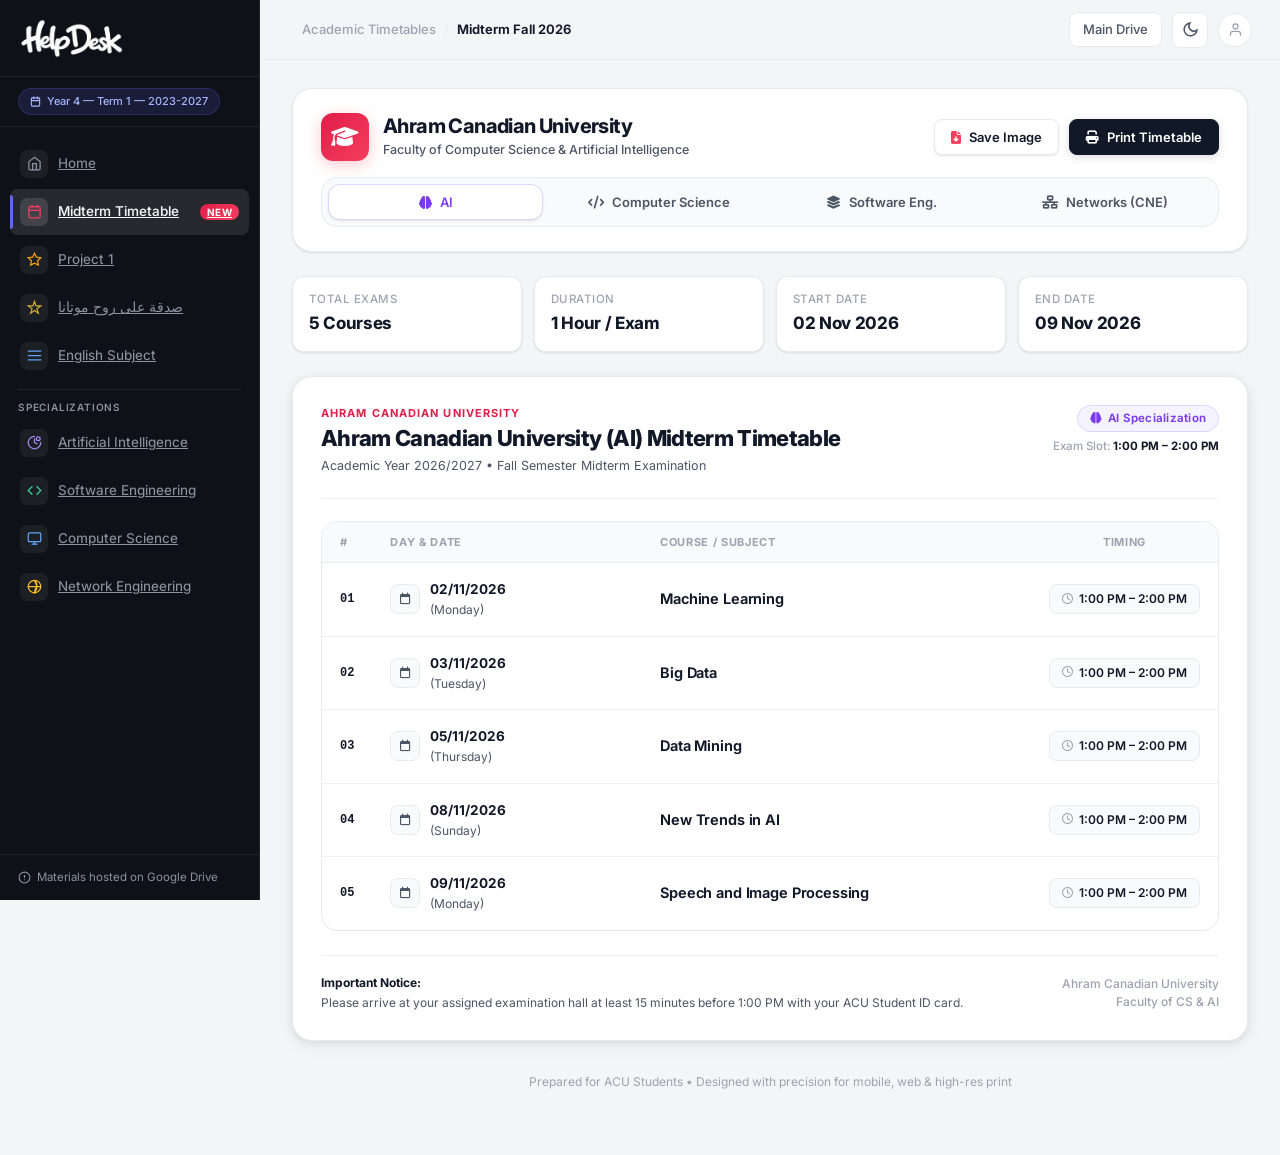
==== midterm.html @ fa0a5399 "Add Midterm Timetables page and integrate view into sidebar and home page" ====
<!DOCTYPE html>
<html lang="en" data-theme="light">
<head>
  <meta charset="UTF-8" />
  <meta name="viewport" content="width=device-width, initial-scale=1.0" />
  <title>Midterm Timetables — ACU Help Desk</title>
  <link rel="icon" type="image/png" href="images/D%20logo.png" />
  <link rel="apple-touch-icon" href="images/D%20logo.png" />
  <link rel="preconnect" href="https://fonts.googleapis.com" />
  <link rel="preconnect" href="https://fonts.gstatic.com" crossorigin />
  <link href="https://fonts.googleapis.com/css2?family=Inter:ital,opsz,wght@0,14..32,300;0,14..32,400;0,14..32,500;0,14..32,600;0,14..32,700;0,14..32,800;1,14..32,400&family=Amiri:ital,wght@0,400;0,700;1,400&display=swap" rel="stylesheet" />
  <link rel="stylesheet" href="https://cdnjs.cloudflare.com/ajax/libs/font-awesome/6.4.0/css/all.min.css" />
  <script src="https://cdnjs.cloudflare.com/ajax/libs/html2canvas/1.4.1/html2canvas.min.js"></script>
  <link rel="stylesheet" href="styles.css" />
  <style>
    /* ═══════════════════════════════════════════════════════════
       MIDTERM TIMETABLE STYLES (Matching Help Desk UI)
       ═══════════════════════════════════════════════════════════ */

    .tt-container {
      max-width: 960px;
      margin: 0 auto;
      display: flex;
      flex-direction: column;
      gap: 24px;
    }

    /* ─── Hero Header ─── */
    .tt-hero-header {
      display: flex;
      flex-direction: column;
      gap: 16px;
      background: var(--surface);
      border: 1px solid var(--border);
      border-radius: var(--r-xl);
      padding: 24px 28px;
      box-shadow: var(--sh-sm);
      transition: background .3s, border-color .3s;
    }

    .tt-hero-top {
      display: flex;
      flex-direction: column;
      gap: 16px;
    }

    @media (min-width: 680px) {
      .tt-hero-top {
        flex-direction: row;
        align-items: center;
        justify-content: space-between;
      }
    }

    .tt-brand-group {
      display: flex;
      align-items: center;
      gap: 14px;
    }

    .tt-brand-icon {
      width: 48px;
      height: 48px;
      border-radius: var(--r-md);
      background: linear-gradient(135deg, #e11d48, #f43f5e);
      display: flex;
      align-items: center;
      justify-content: center;
      color: #fff;
      font-size: 22px;
      box-shadow: 0 4px 16px rgba(244, 63, 94, .28);
      flex-shrink: 0;
    }

    .tt-brand-title {
      font-size: 20px;
      font-weight: 750;
      color: var(--text);
      letter-spacing: -.03em;
      line-height: 1.25;
    }

    .tt-brand-sub {
      font-size: 12.5px;
      color: var(--text2);
      font-weight: 500;
      margin-top: 2px;
    }

    .tt-actions-group {
      display: flex;
      align-items: center;
      gap: 10px;
      flex-wrap: wrap;
    }

    .tt-btn {
      display: inline-flex;
      align-items: center;
      gap: 8px;
      padding: 9px 16px;
      border-radius: var(--r-sm);
      font-size: 13px;
      font-weight: 600;
      font-family: inherit;
      cursor: pointer;
      border: 1px solid var(--border);
      background: var(--surface);
      color: var(--text);
      box-shadow: var(--sh-sm);
      transition: all var(--ease);
      text-decoration: none;
    }

    .tt-btn:hover {
      background: var(--surface2);
      border-color: #6366f1;
      transform: translateY(-1px);
    }

    .tt-btn-primary {
      background: #111827;
      color: #ffffff;
      border-color: #111827;
      box-shadow: 0 2px 8px rgba(0, 0, 0, .15);
    }

    .tt-btn-primary:hover {
      background: #1f2937;
      border-color: #1f2937;
      color: #ffffff;
    }

    [data-theme="dark"] .tt-btn-primary {
      background: #f43f5e;
      border-color: #f43f5e;
      color: #ffffff;
      box-shadow: 0 4px 14px rgba(244, 63, 94, .35);
    }

    [data-theme="dark"] .tt-btn-primary:hover {
      background: #e11d48;
      border-color: #e11d48;
    }

    /* ─── Specialization Tabs ─── */
    .tt-nav-bar {
      display: flex;
      flex-wrap: wrap;
      gap: 8px;
      padding: 6px;
      background: var(--surface2);
      border: 1px solid var(--border);
      border-radius: var(--r-lg);
    }

    .tt-tab-btn {
      flex: 1;
      min-width: 140px;
      display: flex;
      align-items: center;
      justify-content: center;
      gap: 8px;
      padding: 9px 14px;
      border-radius: var(--r-md);
      font-size: 13px;
      font-weight: 600;
      font-family: inherit;
      color: var(--text2);
      background: transparent;
      border: 1px solid transparent;
      cursor: pointer;
      transition: all var(--ease);
    }

    .tt-tab-btn:hover {
      color: var(--text);
      background: rgba(255, 255, 255, .5);
    }

    [data-theme="dark"] .tt-tab-btn:hover {
      background: rgba(255, 255, 255, .05);
    }

    .tt-tab-btn.active {
      background: var(--surface);
      color: var(--text);
      border-color: var(--border);
      box-shadow: var(--sh-sm);
    }

    .tt-tab-btn.active.tab-ai {
      color: var(--ai-c);
      border-color: var(--ai-b);
    }

    .tt-tab-btn.active.tab-cs {
      color: var(--cs-c);
      border-color: var(--cs-b);
    }

    .tt-tab-btn.active.tab-swe {
      color: var(--sw-c);
      border-color: var(--sw-b);
    }

    .tt-tab-btn.active.tab-cne {
      color: var(--nt-c);
      border-color: var(--nt-b);
    }

    /* ─── Stats Grid ─── */
    .tt-stats-grid {
      display: grid;
      grid-template-columns: repeat(2, 1fr);
      gap: 12px;
    }

    @media (min-width: 640px) {
      .tt-stats-grid {
        grid-template-columns: repeat(4, 1fr);
      }
    }

    .tt-stat-card {
      background: var(--surface);
      border: 1px solid var(--border);
      border-radius: var(--r-md);
      padding: 14px 16px;
      box-shadow: var(--sh-sm);
      transition: background .3s, border-color .3s;
    }

    .tt-stat-lbl {
      font-size: 11.5px;
      font-weight: 500;
      color: var(--muted);
      text-transform: uppercase;
      letter-spacing: .04em;
      margin-bottom: 3px;
    }

    .tt-stat-val {
      font-size: 17px;
      font-weight: 750;
      color: var(--text);
      letter-spacing: -.02em;
    }

    /* ─── Main Timetable Card ─── */
    .tt-card {
      background: var(--surface);
      border: 1px solid var(--border);
      border-radius: var(--r-xl);
      padding: 28px;
      box-shadow: var(--sh-md);
      transition: background .3s, border-color .3s;
      position: relative;
    }

    .tt-card-header {
      border-bottom: 1px solid var(--border2);
      padding-bottom: 22px;
      margin-bottom: 22px;
      display: flex;
      flex-direction: column;
      gap: 14px;
    }

    @media (min-width: 640px) {
      .tt-card-header {
        flex-direction: row;
        align-items: flex-start;
        justify-content: space-between;
      }
    }

    .tt-card-eyebrow {
      font-size: 11px;
      font-weight: 700;
      text-transform: uppercase;
      letter-spacing: .1em;
      color: #e11d48;
      margin-bottom: 4px;
    }

    [data-theme="dark"] .tt-card-eyebrow {
      color: #fb7185;
    }

    .tt-card-title {
      font-size: 22px;
      font-weight: 800;
      color: var(--text);
      letter-spacing: -.03em;
      line-height: 1.25;
    }

    .tt-card-sub {
      font-size: 12.5px;
      color: var(--text2);
      margin-top: 4px;
    }

    .tt-card-meta {
      display: flex;
      flex-direction: row;
      align-items: center;
      gap: 10px;
      flex-wrap: wrap;
    }

    @media (min-width: 640px) {
      .tt-card-meta {
        flex-direction: column;
        align-items: flex-end;
        gap: 6px;
      }
    }

    .tt-spec-badge {
      display: inline-flex;
      align-items: center;
      gap: 6px;
      padding: 4px 12px;
      border-radius: 20px;
      font-size: 11.5px;
      font-weight: 650;
      letter-spacing: .02em;
    }

    .badge-ai-spec {
      background: var(--ai-s);
      color: var(--ai-c);
      border: 1px solid var(--ai-b);
    }

    .badge-cs-spec {
      background: var(--cs-s);
      color: var(--cs-c);
      border: 1px solid var(--cs-b);
    }

    .badge-swe-spec {
      background: var(--sw-s);
      color: var(--sw-c);
      border: 1px solid var(--sw-b);
    }

    .badge-cne-spec {
      background: var(--nt-s);
      color: var(--nt-c);
      border: 1px solid var(--nt-b);
    }

    .tt-slot-info {
      font-size: 11.5px;
      color: var(--muted);
      font-weight: 500;
    }

    .tt-slot-highlight {
      font-weight: 700;
      color: var(--text);
    }

    /* ─── Table ─── */
    .tt-table-wrap {
      overflow-x: auto;
      border: 1px solid var(--border);
      border-radius: var(--r-lg);
      background: var(--surface);
    }

    .tt-table {
      width: 100%;
      border-collapse: collapse;
      text-align: left;
      font-size: 13.5px;
    }

    .tt-table thead tr {
      background: var(--surface2);
      border-bottom: 1px solid var(--border);
    }

    .tt-table th {
      padding: 12px 18px;
      font-size: 11px;
      font-weight: 700;
      letter-spacing: .06em;
      text-transform: uppercase;
      color: var(--muted);
    }

    .tt-table tbody tr {
      border-bottom: 1px solid var(--border2);
      transition: background var(--ease);
    }

    .tt-table tbody tr:last-child {
      border-bottom: none;
    }

    .tt-table tbody tr:hover {
      background: var(--surface2);
    }

    .tt-table td {
      padding: 16px 18px;
      color: var(--text);
      vertical-align: middle;
    }

    .tt-idx {
      font-family: ui-monospace, SFMono-Regular, Menlo, Monaco, Consolas, monospace;
      font-size: 12px;
      font-weight: 600;
      color: var(--muted);
    }

    .tt-date-group {
      display: flex;
      align-items: center;
      gap: 10px;
    }

    .tt-date-icon {
      width: 30px;
      height: 30px;
      border-radius: var(--r-sm);
      background: var(--surface2);
      border: 1px solid var(--border);
      display: flex;
      align-items: center;
      justify-content: center;
      color: var(--text2);
      font-size: 12px;
      flex-shrink: 0;
    }

    .tt-date-val {
      font-weight: 700;
      color: var(--text);
      display: block;
    }

    .tt-date-day {
      font-size: 12px;
      color: var(--text2);
    }

    .tt-course-title {
      font-size: 14.5px;
      font-weight: 650;
      color: var(--text);
      letter-spacing: -.01em;
    }

    .tt-time-badge {
      display: inline-flex;
      align-items: center;
      gap: 6px;
      padding: 5px 12px;
      border-radius: var(--r-sm);
      font-size: 12px;
      font-weight: 600;
      background: var(--surface2);
      border: 1px solid var(--border);
      color: var(--text);
      white-space: nowrap;
    }

    .tt-time-badge i {
      color: var(--muted);
      font-size: 11px;
    }

    /* ─── Card Footer / Notice ─── */
    .tt-card-footer {
      margin-top: 24px;
      padding-top: 18px;
      border-top: 1px solid var(--border2);
      display: flex;
      flex-direction: column;
      gap: 12px;
      font-size: 12px;
      color: var(--text2);
    }

    @media (min-width: 640px) {
      .tt-card-footer {
        flex-direction: row;
        align-items: center;
        justify-content: space-between;
      }
    }

    .tt-notice-title {
      font-weight: 700;
      color: var(--text);
      margin-bottom: 2px;
    }

    .tt-footer-badge {
      color: var(--muted);
      font-weight: 500;
    }

    @media (min-width: 640px) {
      .tt-footer-badge {
        text-align: right;
      }
    }

    /* ─── Toast Notification ─── */
    .tt-toast {
      position: fixed;
      bottom: 24px;
      right: 24px;
      z-index: 500;
      transform: translateY(100px);
      opacity: 0;
      transition: all .3s cubic-bezier(.4, 0, .2, 1);
      background: #111827;
      color: #ffffff;
      padding: 12px 18px;
      border-radius: var(--r-md);
      font-size: 13.5px;
      font-weight: 500;
      box-shadow: var(--sh-lg);
      display: flex;
      align-items: center;
      gap: 10px;
      pointer-events: none;
    }

    [data-theme="dark"] .tt-toast {
      background: #1e2433;
      border: 1px solid #2f384c;
    }

    .tt-toast.show {
      transform: translateY(0);
      opacity: 1;
      pointer-events: auto;
    }

    .tt-toast i {
      color: #10b981;
    }

    /* ─── Breadcrumb in Topbar ─── */
    .topbar-breadcrumb {
      display: flex;
      align-items: center;
      gap: 8px;
      font-size: 13px;
      font-weight: 500;
    }

    .tbb-label {
      color: var(--muted);
    }

    .tbb-sep {
      color: var(--border);
    }

    .tbb-curr {
      color: var(--text);
      font-weight: 650;
    }

    /* ─── Image Export Mode (Clean 1000px light card) ─── */
    .exporting {
      width: 1000px !important;
      max-width: 1000px !important;
      margin: 0 !important;
      border-radius: 0 !important;
      box-shadow: none !important;
      border: 1px solid #e2e8f0 !important;
      padding: 40px !important;
      background: #ffffff !important;
      color: #0f172a !important;
    }

    .exporting .overflow-x-auto,
    .exporting .tt-table-wrap {
      overflow: visible !important;
    }

    .exporting td, .exporting th {
      white-space: nowrap !important;
    }

    .exporting td.tt-course-cell {
      white-space: normal !important;
    }

    /* ─── Print Styles ─── */
    @media print {
      body {
        background: #fff !important;
        color: #000 !important;
        font-size: 11pt;
      }
      .no-print, .sidebar, .topbar, .tt-hero-header, .tt-nav-bar, .tt-stats-grid, .sidebar-backdrop {
        display: none !important;
      }
      .main-wrapper {
        margin: 0 !important;
      }
      .page-content {
        padding: 0 !important;
      }
      .tt-card {
        box-shadow: none !important;
        border: 1px solid #cbd5e1 !important;
        padding: 24px !important;
        width: 100% !important;
        max-width: 100% !important;
      }
      @page {
        margin: 1.2cm;
        size: auto;
      }
    }
  </style>
</head>
<body>

  <!-- ═══════════ SIDEBAR ═══════════ -->
  <aside class="sidebar" id="sidebar">

    <div class="sidebar-brand">
      <a href="index.html" style="display:flex;align-items:center;">
        <img src="images/logo 2.png" alt="Help Desk" class="sidebar-logo" />
      </a>
    </div>

    <div class="sidebar-term">
      <div class="term-pill">
        <svg width="11" height="11" viewBox="0 0 24 24" fill="none" stroke="currentColor" stroke-width="2.5" stroke-linecap="round"><rect x="3" y="4" width="18" height="18" rx="2"/><line x1="16" y1="2" x2="16" y2="6"/><line x1="8" y1="2" x2="8" y2="6"/><line x1="3" y1="10" x2="21" y2="10"/></svg>
        Year 4 &mdash; Term 1 &mdash; 2023-2027
      </div>
    </div>

    <nav class="sidebar-nav">

      <a href="index.html" class="nav-item">
        <span class="nav-item-icon">
          <svg width="15" height="15" viewBox="0 0 24 24" fill="none" stroke="currentColor" stroke-width="2" stroke-linecap="round"><path d="M3 9l9-7 9 7v11a2 2 0 0 1-2 2H5a2 2 0 0 1-2-2z"/><polyline points="9 22 9 12 15 12 15 22"/></svg>
        </span>
        Home
      </a>

      <!-- Current active page -->
      <a href="midterm.html" class="nav-item active nav-item-midterm">
        <span class="nav-item-icon nav-midterm">
          <svg width="15" height="15" viewBox="0 0 24 24" fill="none" stroke="currentColor" stroke-width="2" stroke-linecap="round"><rect x="3" y="4" width="18" height="18" rx="2"/><line x1="16" y1="2" x2="16" y2="6"/><line x1="8" y1="2" x2="8" y2="6"/><line x1="3" y1="10" x2="21" y2="10"/></svg>
        </span>
        Midterm Timetable
        <span class="nav-item-badge-new">New</span>
      </a>

      <a href="index.html#project1" class="nav-item nav-item-project">
        <span class="nav-item-icon nav-proj">
          <svg width="15" height="15" viewBox="0 0 24 24" fill="none" stroke="currentColor" stroke-width="2" stroke-linecap="round"><polygon points="12 2 15.09 8.26 22 9.27 17 14.14 18.18 21.02 12 17.77 5.82 21.02 7 14.14 2 9.27 8.91 8.26 12 2"/></svg>
        </span>
        Project 1
      </a>

      <a href="index.html#memorial" class="nav-item nav-item-memorial">
        <span class="nav-item-icon nav-mem">
          <svg width="15" height="15" viewBox="0 0 24 24" fill="none" stroke="currentColor" stroke-width="1.8" stroke-linecap="round"><path d="M12 2l2.4 7.4h7.6l-6.2 4.5 2.4 7.4-6.2-4.5-6.2 4.5 2.4-7.4-6.2-4.5h7.6z"/></svg>
        </span>
        صدقة على روح موتانا
      </a>

      <a href="index.html#english" class="nav-item nav-item-english">
        <span class="nav-item-icon nav-eng">
          <svg width="15" height="15" viewBox="0 0 24 24" fill="none" stroke="currentColor" stroke-width="2" stroke-linecap="round"><path d="M2 5h20M2 12h20M2 19h20"/><circle cx="8" cy="5" r="0"/></svg>
        </span>
        English Subject
      </a>

      <div class="nav-divider"></div>
      <p class="nav-section-label">Specializations</p>

      <a href="index.html#ai" class="nav-item">
        <span class="nav-item-icon nav-ai">
          <svg width="15" height="15" viewBox="0 0 24 24" fill="none" stroke="currentColor" stroke-width="2" stroke-linecap="round"><path d="M12 2a10 10 0 1 0 10 10"/><path d="M12 6v6l4 2"/><circle cx="18" cy="6" r="3"/></svg>
        </span>
        Artificial Intelligence
      </a>

      <a href="index.html#software" class="nav-item">
        <span class="nav-item-icon nav-sw">
          <svg width="15" height="15" viewBox="0 0 24 24" fill="none" stroke="currentColor" stroke-width="2" stroke-linecap="round"><polyline points="16 18 22 12 16 6"/><polyline points="8 6 2 12 8 18"/></svg>
        </span>
        Software Engineering
      </a>

      <a href="index.html#cs" class="nav-item">
        <span class="nav-item-icon nav-cs">
          <svg width="15" height="15" viewBox="0 0 24 24" fill="none" stroke="currentColor" stroke-width="2" stroke-linecap="round"><rect x="2" y="3" width="20" height="14" rx="2"/><line x1="8" y1="21" x2="16" y2="21"/><line x1="12" y1="17" x2="12" y2="21"/></svg>
        </span>
        Computer Science
      </a>

      <a href="index.html#network" class="nav-item">
        <span class="nav-item-icon nav-net">
          <svg width="15" height="15" viewBox="0 0 24 24" fill="none" stroke="currentColor" stroke-width="2" stroke-linecap="round"><circle cx="12" cy="12" r="10"/><line x1="2" y1="12" x2="22" y2="12"/><path d="M12 2a15.3 15.3 0 0 1 4 10 15.3 15.3 0 0 1-4 10 15.3 15.3 0 0 1 4-10z"/></svg>
        </span>
        Network Engineering
      </a>

    </nav>

    <div class="sidebar-footer">
      <div class="sidebar-footer-info">
        <svg width="13" height="13" viewBox="0 0 24 24" fill="none" stroke="currentColor" stroke-width="2" stroke-linecap="round"><circle cx="12" cy="12" r="10"/><line x1="12" y1="8" x2="12" y2="12"/><line x1="12" y1="16" x2="12.01" y2="16"/></svg>
        Materials hosted on Google Drive
      </div>
    </div>
  </aside>

  <!-- ═══════════ MAIN WRAPPER ═══════════ -->
  <div class="main-wrapper">

    <!-- ── TOP BAR ── -->
    <header class="topbar no-print">
      <button class="menu-toggle" id="menuToggle" aria-label="Toggle menu">
        <svg width="20" height="20" viewBox="0 0 24 24" fill="none" stroke="currentColor" stroke-width="2.2" stroke-linecap="round"><line x1="3" y1="6" x2="21" y2="6"/><line x1="3" y1="12" x2="21" y2="12"/><line x1="3" y1="18" x2="21" y2="18"/></svg>
      </button>

      <a href="index.html">
        <img src="images/logo 1.png" alt="Help Desk" class="topbar-logo" />
      </a>

      <div class="topbar-breadcrumb">
        <span class="tbb-label">Academic Timetables</span>
        <span class="tbb-sep">/</span>
        <span class="tbb-curr">Midterm Fall 2026</span>
      </div>

      <div class="topbar-right">
        <a href="https://drive.google.com/drive/folders/1LhXXsrjzi-ho9VLACnI80cPHUGIkJJxs?usp=sharing"
           target="_blank" rel="noopener noreferrer" class="topbar-drive-btn">
          <img src="https://ssl.gstatic.com/images/branding/product/1x/drive_2020q4_32dp.png"
               alt="Drive" width="16" height="16" onerror="this.style.display='none'" />
          Main Drive
        </a>

        <!-- ── THEME TOGGLE ── -->
        <button class="theme-toggle" id="themeToggle" aria-label="Toggle theme">
          <svg class="icon-sun" width="17" height="17" viewBox="0 0 24 24" fill="none" stroke="currentColor" stroke-width="2.2" stroke-linecap="round"><circle cx="12" cy="12" r="5"/><line x1="12" y1="1" x2="12" y2="3"/><line x1="12" y1="21" x2="12" y2="23"/><line x1="4.22" y1="4.22" x2="5.64" y2="5.64"/><line x1="18.36" y1="18.36" x2="19.78" y2="19.78"/><line x1="1" y1="12" x2="3" y2="12"/><line x1="21" y1="12" x2="23" y2="12"/><line x1="4.22" y1="19.78" x2="5.64" y2="18.36"/><line x1="18.36" y1="5.64" x2="19.78" y2="4.22"/></svg>
          <svg class="icon-moon" width="17" height="17" viewBox="0 0 24 24" fill="none" stroke="currentColor" stroke-width="2.2" stroke-linecap="round"><path d="M21 12.79A9 9 0 1 1 11.21 3 7 7 0 0 0 21 12.79z"/></svg>
        </button>

        <div class="topbar-avatar">
          <svg width="15" height="15" viewBox="0 0 24 24" fill="none" stroke="currentColor" stroke-width="2" stroke-linecap="round"><path d="M20 21v-2a4 4 0 0 0-4-4H8a4 4 0 0 0-4 4v2"/><circle cx="12" cy="7" r="4"/></svg>
        </div>
      </div>
    </header>

    <!-- ── PAGE CONTENT ── -->
    <main class="page-content">
      <div class="tt-container">

        <!-- ── HERO HEADER & ACTIONS ── -->
        <header class="tt-hero-header no-print">
          <div class="tt-hero-top">
            <div class="tt-brand-group">
              <div class="tt-brand-icon">
                <i class="fa-solid fa-graduation-cap"></i>
              </div>
              <div>
                <h1 class="tt-brand-title">Ahram Canadian University</h1>
                <p class="tt-brand-sub">Faculty of Computer Science &amp; Artificial Intelligence</p>
              </div>
            </div>

            <div class="tt-actions-group">
              <button id="downloadBtn" onclick="downloadAsImage()" class="tt-btn">
                <i class="fa-solid fa-file-arrow-down" style="color:#f43f5e;"></i>
                <span>Save Image</span>
              </button>
              <button onclick="window.print()" class="tt-btn tt-btn-primary">
                <i class="fa-solid fa-print"></i>
                <span>Print Timetable</span>
              </button>
            </div>
          </div>

          <!-- Specialization Tabs (AI, CS, SWE, CNE only) -->
          <nav class="tt-nav-bar" aria-label="Timetable Specialization Tabs">
            <button onclick="switchTab('ai')" id="tab-ai" class="tt-tab-btn tab-ai active">
              <i class="fa-solid fa-brain"></i><span>AI</span>
            </button>
            <button onclick="switchTab('cs')" id="tab-cs" class="tt-tab-btn tab-cs">
              <i class="fa-solid fa-code"></i><span>Computer Science</span>
            </button>
            <button onclick="switchTab('swe')" id="tab-swe" class="tt-tab-btn tab-swe">
              <i class="fa-solid fa-layer-group"></i><span>Software Eng.</span>
            </button>
            <button onclick="switchTab('cne')" id="tab-cne" class="tt-tab-btn tab-cne">
              <i class="fa-solid fa-network-wired"></i><span>Networks (CNE)</span>
            </button>
          </nav>
        </header>

        <!-- ── QUICK STATS ── -->
        <div class="tt-stats-grid no-print">
          <div class="tt-stat-card">
            <p class="tt-stat-lbl">Total Exams</p>
            <p class="tt-stat-val">5 Courses</p>
          </div>
          <div class="tt-stat-card">
            <p class="tt-stat-lbl">Duration</p>
            <p class="tt-stat-val">1 Hour / Exam</p>
          </div>
          <div class="tt-stat-card">
            <p class="tt-stat-lbl">Start Date</p>
            <p class="tt-stat-val">02 Nov 2026</p>
          </div>
          <div class="tt-stat-card">
            <p class="tt-stat-lbl">End Date</p>
            <p class="tt-stat-val">09 Nov 2026</p>
          </div>
        </div>

        <!-- ── TIMETABLE MAIN CARD ── -->
        <article id="timetableCard" class="tt-card">

          <div class="tt-card-header">
            <div>
              <p class="tt-card-eyebrow">Ahram Canadian University</p>
              <h2 id="deptTitle" class="tt-card-title">Ahram Canadian University (AI) Midterm Timetable</h2>
              <p class="tt-card-sub">Academic Year 2026/2027 • Fall Semester Midterm Examination</p>
            </div>

            <div class="tt-card-meta">
              <div id="versionBadge" class="tt-spec-badge badge-ai-spec">
                <i class="fa-solid fa-graduation-cap"></i>
                <span>AI Specialization</span>
              </div>
              <div class="tt-slot-info">
                Exam Slot: <span class="tt-slot-highlight">1:00 PM – 2:00 PM</span>
              </div>
            </div>
          </div>

          <div class="tt-table-wrap">
            <table class="tt-table">
              <thead>
                <tr>
                  <th scope="col" style="width: 50px;">#</th>
                  <th scope="col" style="min-width: 170px;">Day &amp; Date</th>
                  <th scope="col">Course / Subject</th>
                  <th scope="col" style="text-align: center; width: 170px;">Timing</th>
                </tr>
              </thead>
              <tbody id="timetableBody"></tbody>
            </table>
          </div>

          <div class="tt-card-footer">
            <div>
              <p class="tt-notice-title">Important Notice:</p>
              <p>Please arrive at your assigned examination hall at least 15 minutes before 1:00 PM with your ACU Student ID card.</p>
            </div>
            <div class="tt-footer-badge">
              <p>Ahram Canadian University</p>
              <p>Faculty of CS &amp; AI</p>
            </div>
          </div>

        </article>

        <footer class="no-print" style="text-align: center; font-size: 12px; color: var(--muted); padding-top: 8px;">
          <p>Prepared for ACU Students • Designed with precision for mobile, web &amp; high-res print</p>
        </footer>

      </div>
    </main>

  </div>

  <!-- ── TOAST NOTIFICATION ── -->
  <div id="toastMessage" class="tt-toast no-print" role="alert" aria-live="polite">
    <i class="fa-solid fa-circle-check"></i>
    <span id="toastText">Action successful</span>
  </div>

  <div class="sidebar-backdrop hidden" id="sidebarBackdrop"></div>

  <script>
    // ── Clean URL: display 'midterm' instead of 'midterm.html' ───
    try {
      if (window.location.pathname.endsWith('/midterm.html') || window.location.pathname.endsWith('midterm.html')) {
        const cleanPath = window.location.pathname.replace(/midterm\.html$/, 'midterm');
        window.history.replaceState(null, '', cleanPath + window.location.search + window.location.hash);
      }
    } catch (e) {
      // Ignore in local environments with file:// restrictions
    }

    // ── Midterm Timetable Schedules ───
    const T = "1:00 PM – 2:00 PM";

    const schedules = {
      ai: {
        key: 'ai',
        headerName: "Ahram Canadian University (AI) Midterm Timetable",
        badge: "AI Specialization",
        badgeClass: "badge-ai-spec",
        icon: "fa-solid fa-brain",
        exams: [
          { date: "02/11/2026", day: "Monday", course: "Machine Learning", time: T },
          { date: "03/11/2026", day: "Tuesday", course: "Big Data", time: T },
          { date: "05/11/2026", day: "Thursday", course: "Data Mining", time: T },
          { date: "08/11/2026", day: "Sunday", course: "New Trends in AI", time: T },
          { date: "09/11/2026", day: "Monday", course: "Speech and Image Processing", time: T }
        ]
      },
      cs: {
        key: 'cs',
        headerName: "Ahram Canadian University (CS) Midterm Timetable",
        badge: "CS Specialization",
        badgeClass: "badge-cs-spec",
        icon: "fa-solid fa-code",
        exams: [
          { date: "02/11/2026", day: "Monday", course: "Numerical Treatment", time: T },
          { date: "03/11/2026", day: "Tuesday", course: "HCI", time: T },
          { date: "04/11/2026", day: "Wednesday", course: "VR", time: T },
          { date: "08/11/2026", day: "Sunday", course: "Graphics 2", time: T },
          { date: "09/11/2026", day: "Monday", course: "Speech and Image Processing", time: T }
        ]
      },
      swe: {
        key: 'swe',
        headerName: "Ahram Canadian University (SWE) Midterm Timetable",
        badge: "SWE Specialization",
        badgeClass: "badge-swe-spec",
        icon: "fa-solid fa-layer-group",
        exams: [
          { date: "02/11/2026", day: "Monday", course: "Software Project Management", time: T },
          { date: "03/11/2026", day: "Tuesday", course: "HCI", time: T },
          { date: "04/11/2026", day: "Wednesday", course: "Data Warehousing and Data Integration", time: T },
          { date: "08/11/2026", day: "Sunday", course: "SWE 2", time: T },
          { date: "09/11/2026", day: "Monday", course: "Software Testing", time: T }
        ]
      },
      cne: {
        key: 'cne',
        headerName: "Ahram Canadian University (CNE) Midterm Timetable",
        badge: "CNE Specialization",
        badgeClass: "badge-cne-spec",
        icon: "fa-solid fa-network-wired",
        exams: [
          { date: "02/11/2026", day: "Monday", course: "New Trends in Computer Networks", time: T },
          { date: "03/11/2026", day: "Tuesday", course: "Communications Technology", time: T },
          { date: "04/11/2026", day: "Wednesday", course: "Internet of Things", time: T },
          { date: "08/11/2026", day: "Sunday", course: "Networks 2", time: T },
          { date: "09/11/2026", day: "Monday", course: "Cloud Computing", time: T }
        ]
      }
    };

    let activeTab = 'ai';

    function switchTab(key) {
      if (!schedules[key]) return;
      activeTab = key;

      // Update Tab Buttons
      document.querySelectorAll('.tt-tab-btn').forEach(btn => {
        btn.classList.remove('active');
      });
      const activeBtn = document.getElementById('tab-' + key);
      if (activeBtn) {
        activeBtn.classList.add('active');
      }

      // Update Department Title & Badge
      const data = schedules[key];
      document.getElementById('deptTitle').textContent = data.headerName;

      const badge = document.getElementById('versionBadge');
      badge.className = `tt-spec-badge ${data.badgeClass}`;
      badge.innerHTML = `<i class="${data.icon}"></i><span>${data.badge}</span>`;

      // Render Rows
      const tbody = document.getElementById('timetableBody');
      tbody.innerHTML = '';

      data.exams.forEach((item, i) => {
        const tr = document.createElement('tr');
        tr.innerHTML = `
          <td class="tt-idx">0${i + 1}</td>
          <td>
            <div class="tt-date-group">
              <span class="tt-date-icon"><i class="fa-regular fa-calendar"></i></span>
              <div>
                <span class="tt-date-val">${item.date}</span>
                <span class="tt-date-day">(${item.day})</span>
              </div>
            </div>
          </td>
          <td class="tt-course-cell">
            <span class="tt-course-title">${item.course}</span>
          </td>
          <td style="text-align: center;">
            <span class="tt-time-badge">
              <i class="fa-regular fa-clock"></i>${item.time}
            </span>
          </td>`;
        tbody.appendChild(tr);
      });
    }

    // ── Theme Sync with Help Desk (`hd-theme`) ───
    const root = document.documentElement;
    const themeToggle = document.getElementById('themeToggle');

    function applyTheme(theme) {
      root.setAttribute('data-theme', theme);
      try { localStorage.setItem('hd-theme', theme); } catch (e) {}
    }

    themeToggle.addEventListener('click', () => {
      const next = root.getAttribute('data-theme') === 'dark' ? 'light' : 'dark';
      applyTheme(next);
    });

    // ── Toast Notification ───
    let toastTimeout = null;
    function showToast(text, isError = false) {
      const toast = document.getElementById('toastMessage');
      const toastText = document.getElementById('toastText');
      const icon = toast.querySelector('i');

      toastText.textContent = text;
      if (isError) {
        icon.className = 'fa-solid fa-circle-exclamation';
        icon.style.color = '#f43f5e';
      } else {
        icon.className = 'fa-solid fa-circle-check';
        icon.style.color = '#10b981';
      }

      toast.classList.add('show');
      if (toastTimeout) clearTimeout(toastTimeout);
      toastTimeout = setTimeout(() => {
        toast.classList.remove('show');
      }, 3200);
    }

    // ── High-Resolution Image Export (Clean light theme) ───
    async function downloadAsImage() {
      const card = document.getElementById('timetableCard');
      showToast('Generating high-resolution image...');
      try {
        if (document.fonts && document.fonts.ready) await document.fonts.ready;
        const canvas = await html2canvas(card, {
          scale: 3,
          backgroundColor: '#ffffff',
          useCORS: true,
          windowWidth: 1100,
          onclone: (doc) => {
            doc.documentElement.setAttribute('data-theme', 'light');
            const c = doc.getElementById('timetableCard');
            if (c) c.classList.add('exporting');
            doc.querySelectorAll('.no-print').forEach(el => el.remove());
          }
        });

        const link = document.createElement('a');
        link.download = `ACU-${activeTab.toUpperCase()}-Midterm-Timetable.png`;
        link.href = canvas.toDataURL('image/png');
        link.click();
        showToast('Image downloaded successfully!');
      } catch (err) {
        showToast('Error generating image', true);
      }
    }

    // ── Mobile Sidebar Toggle ───
    const menuToggle = document.getElementById('menuToggle');
    const sidebar = document.getElementById('sidebar');
    const backdrop = document.getElementById('sidebarBackdrop');

    function openSidebar() {
      sidebar.classList.add('open');
      backdrop.classList.remove('hidden');
      document.body.style.overflow = 'hidden';
    }

    function closeSidebar() {
      sidebar.classList.remove('open');
      backdrop.classList.add('hidden');
      document.body.style.overflow = '';
    }

    menuToggle.addEventListener('click', () => {
      sidebar.classList.contains('open') ? closeSidebar() : openSidebar();
    });
    backdrop.addEventListener('click', closeSidebar);

    // ── Initial Setup ───
    window.addEventListener('DOMContentLoaded', () => {
      // Theme init
      const savedTheme = localStorage.getItem('hd-theme') || 'light';
      applyTheme(savedTheme);

      // Tab init from hash (e.g. #cs, #swe, #cne) or default to 'ai'
      const hash = (window.location.hash || '').replace('#', '').toLowerCase();
      if (schedules[hash]) {
        switchTab(hash);
      } else {
        switchTab('ai');
      }
    });
  </script>
</body>
</html>
---- styles.css ----
/* ═══════════════════════════════════════════════════════════════
   ACU HELP DESK  ·  Premium LMS Stylesheet  v3 (Dark/Light Mode)
   ═══════════════════════════════════════════════════════════════ */

*, *::before, *::after { box-sizing: border-box; margin: 0; padding: 0; }

/* ─── THEME TOKENS: LIGHT ────────────────────────────────────── */
:root {
  --sidebar-w: 260px;
  --topbar-h:  60px;

  /* Sidebar (always dark) */
  --sb-bg:      #0e1117;
  --sb-hover:   rgba(255,255,255,.06);
  --sb-active:  rgba(255,255,255,.1);
  --sb-border:  rgba(255,255,255,.08);
  --sb-text:    #8b92a0;
  --sb-bright:  #f0f2f5;

  /* Surface */
  --bg:       #f4f5f7;
  --surface:  #ffffff;
  --surface2: #f9fafb;
  --border:   #e8eaed;
  --border2:  #f0f1f3;

  /* Text */
  --text:  #111827;
  --text2: #4b5563;
  --muted: #9ca3af;

  /* Topbar */
  --topbar-bg: rgba(244,245,247,.92);

  /* Spec colors */
  --ai-c:#7c3aed; --ai-s:#f5f3ff; --ai-b:#ddd6fe; --ai-ga:#5b21b6; --ai-gb:#7c3aed;
  --sw-c:#059669; --sw-s:#ecfdf5; --sw-b:#a7f3d0; --sw-ga:#064e3b; --sw-gb:#059669;
  --cs-c:#1d4ed8; --cs-s:#eff6ff; --cs-b:#bfdbfe; --cs-ga:#1e3a8a; --cs-gb:#1d4ed8;
  --nt-c:#d97706; --nt-s:#fffbeb; --nt-b:#fde68a; --nt-ga:#92400e; --nt-gb:#d97706;

  /* Dua card */
  --dua-bg:   linear-gradient(145deg,#fffbf0,#fff8e6);
  --dua-bord: #f0d99a;
  --dua-text: #3d2c00;
  --dua-sub:  #5c4606;
  --dua-lbl:  #92710a;

  /* Misc */
  --r-sm:8px; --r-md:12px; --r-lg:16px; --r-xl:20px;
  --sh-sm:0 1px 3px rgba(0,0,0,.07),0 1px 2px rgba(0,0,0,.04);
  --sh-md:0 4px 16px rgba(0,0,0,.08),0 2px 6px rgba(0,0,0,.05);
  --sh-lg:0 20px 48px rgba(0,0,0,.13),0 8px 20px rgba(0,0,0,.07);
  --ease:.18s cubic-bezier(.4,0,.2,1);
}

/* ─── THEME TOKENS: DARK ─────────────────────────────────────── */
[data-theme="dark"] {
  --bg:       #0d0f14;
  --surface:  #161b27;
  --surface2: #1c2333;
  --border:   #2a3347;
  --border2:  #222840;

  --text:  #e8edf5;
  --text2: #94a3b8;
  --muted: #4f6070;

  --topbar-bg: rgba(13,15,20,.92);

  /* Spec soft tints — darker in dark mode */
  --ai-s:#1e1535; --ai-b:#3b1f6e;
  --sw-s:#0c2318; --sw-b:#0f4a30;
  --cs-s:#0f1d3d; --cs-b:#1a3470;
  --nt-s:#231608; --nt-b:#5a3300;

  /* Dua card */
  --dua-bg:   linear-gradient(145deg,#1f1a0d,#231c0a);
  --dua-bord: #4a380a;
  --dua-text: #e8d5a3;
  --dua-sub:  #c9a84c;
  --dua-lbl:  #d4af37;
}

/* ─── BASE ───────────────────────────────────────────────────── */
html { scroll-behavior: smooth; }
body {
  font-family: 'Inter',-apple-system,BlinkMacSystemFont,sans-serif;
  font-size: 14px; line-height: 1.5;
  color: var(--text); background: var(--bg);
  display: flex; min-height: 100vh;
  -webkit-font-smoothing: antialiased;
  transition: background .3s, color .3s;
}

/* ─── SIDEBAR ────────────────────────────────────────────────── */
.sidebar {
  width: var(--sidebar-w); min-height: 100vh;
  background: var(--sb-bg);
  display: flex; flex-direction: column;
  position: fixed; left:0; top:0; bottom:0;
  z-index: 200; border-right: 1px solid var(--sb-border);
  transition: transform var(--ease);
}

/* Logo in sidebar */
.sidebar-brand {
  padding: 18px 20px;
  border-bottom: 1px solid var(--sb-border);
  display: flex; align-items: center;
}
.sidebar-logo {
  height: 40px;
  width: auto;
  object-fit: contain;
  /* logo 2 is white — shown perfectly on dark sidebar */
  filter: brightness(1);
}

.sidebar-term {
  padding: 11px 18px;
  border-bottom: 1px solid var(--sb-border);
}
.term-pill {
  display: inline-flex; align-items: center; gap: 6px;
  background: rgba(99,102,241,.15); color: #a5b4fc;
  border: 1px solid rgba(99,102,241,.22);
  border-radius: 20px; padding: 4px 11px;
  font-size: 11px; font-weight: 500;
}

.sidebar-nav { flex:1; padding:14px 10px 12px; overflow-y:auto; }
.sidebar-nav::-webkit-scrollbar { width:0; }

.nav-section-label {
  font-size:10px; font-weight:600; letter-spacing:.08em;
  text-transform:uppercase; color:var(--sb-text);
  padding:0 8px; margin-bottom:5px; margin-top:4px;
}
.nav-divider { height:1px; background:var(--sb-border); margin:10px 8px; }

.nav-item {
  width:100%; display:flex; align-items:center; gap:10px;
  padding:9px 10px; border-radius:var(--r-sm);
  border:none; background:transparent;
  color:var(--sb-text); font-family:inherit;
  font-size:13.5px; font-weight:450;
  cursor:pointer; text-align:left;
  transition:background var(--ease), color var(--ease);
  margin-bottom:2px; position:relative;
}
.nav-item:hover  { background:var(--sb-hover); color:var(--sb-bright); }
.nav-item.active { background:var(--sb-active); color:var(--sb-bright); font-weight:550; }
.nav-item.active::before {
  content:''; position:absolute; left:0; top:6px; bottom:6px;
  width:3px; border-radius:0 3px 3px 0; background:#6366f1;
}

.nav-item-icon {
  width:28px; height:28px; border-radius:7px;
  display:flex; align-items:center; justify-content:center;
  background:rgba(255,255,255,.06); flex-shrink:0;
  color:var(--sb-text); transition:background var(--ease);
}
.nav-item:hover .nav-item-icon,
.nav-item.active .nav-item-icon { background:rgba(255,255,255,.12); }
.nav-ai { color:#a78bfa; } .nav-sw { color:#34d399; }
.nav-cs { color:#60a5fa; } .nav-net { color:#fbbf24; }
.nav-midterm { color:#f43f5e; }

.nav-item-badge-new {
  margin-left:auto; font-size:10px; font-weight:700;
  background:linear-gradient(135deg,#e11d48,#f43f5e); color:#fff;
  border-radius:20px; padding:2px 7px; text-align:center;
  text-transform:uppercase; letter-spacing:.04em; line-height:1.2;
}

.nav-item-count {
  margin-left:auto; font-size:11px; font-weight:600;
  background:rgba(255,255,255,.08); color:var(--sb-text);
  border-radius:20px; padding:1px 7px; min-width:22px; text-align:center;
}

.sidebar-footer { border-top:1px solid var(--sb-border); padding:14px 18px; }
.sidebar-footer-info { display:flex; align-items:center; gap:6px; font-size:11.5px; color:var(--sb-text); }

/* ─── MAIN WRAPPER ───────────────────────────────────────────── */
.main-wrapper { flex:1; margin-left:var(--sidebar-w); display:flex; flex-direction:column; min-height:100vh; }

/* ─── TOPBAR ─────────────────────────────────────────────────── */
.topbar {
  position:sticky; top:0; z-index:100;
  height:var(--topbar-h); background:var(--topbar-bg);
  backdrop-filter:blur(14px);
  border-bottom:1px solid var(--border);
  display:flex; align-items:center; gap:14px; padding:0 28px;
  transition: background .3s, border-color .3s;
}

.menu-toggle { display:none; background:transparent; border:none; cursor:pointer; color:var(--text2); padding:4px; border-radius:6px; flex-shrink:0; }

/* Dark logo for light topbar, hidden on desktop (sidebar has the white logo) */
.topbar-logo {
  display: none; /* shown only on mobile */
  height: 32px; width: auto; object-fit: contain;
}
/* In dark mode the topbar logo needs to be white too */
[data-theme="dark"] .topbar-logo { filter: invert(1); }

.topbar-search { flex:1; max-width:400px; position:relative; display:flex; align-items:center; }
.search-icon-svg { position:absolute; left:12px; color:var(--muted); pointer-events:none; }
.topbar-search-input {
  width:100%; height:38px; padding:0 16px 0 38px;
  background:var(--surface); border:1.5px solid var(--border);
  border-radius:var(--r-sm); font-family:inherit; font-size:13.5px;
  color:var(--text); outline:none;
  transition:border-color var(--ease), box-shadow var(--ease), background .3s;
}
.topbar-search-input::placeholder { color:var(--muted); }
.topbar-search-input:focus { border-color:#6366f1; box-shadow:0 0 0 3px rgba(99,102,241,.11); }

.topbar-right { margin-left:auto; display:flex; align-items:center; gap:10px; }
.topbar-drive-btn {
  display:flex; align-items:center; gap:7px;
  padding:7px 13px; background:var(--surface); border:1.5px solid var(--border);
  border-radius:var(--r-sm); font-size:13px; font-weight:500; color:var(--text2);
  text-decoration:none; white-space:nowrap;
  transition:border-color var(--ease), color var(--ease), background .3s;
}
.topbar-drive-btn:hover { border-color:#6366f1; color:#6366f1; }

/* ─── THEME TOGGLE ───────────────────────────────────────────── */
.theme-toggle {
  width:36px; height:36px; border-radius:var(--r-sm);
  background:var(--surface); border:1.5px solid var(--border);
  display:flex; align-items:center; justify-content:center;
  cursor:pointer; color:var(--text2);
  transition:background var(--ease), border-color var(--ease), color var(--ease), transform var(--ease);
  flex-shrink:0;
}
.theme-toggle:hover {
  border-color:#6366f1; color:#6366f1;
  transform:rotate(12deg);
}

/* Show only the right icon per theme */
[data-theme="light"] .icon-sun  { display:none; }
[data-theme="light"] .icon-moon { display:block; }
[data-theme="dark"]  .icon-sun  { display:block; }
[data-theme="dark"]  .icon-moon { display:none; }

.topbar-avatar {
  width:34px; height:34px; border-radius:50%;
  background:var(--surface); border:1.5px solid var(--border);
  display:flex; align-items:center; justify-content:center;
  color:var(--muted); transition:background .3s;
}

/* ─── VIEWS ──────────────────────────────────────────────────── */
.page-content { flex:1; padding:28px 32px 64px; }
.view { display:none; }
.view.active { display:block; }

/* ─── HOME VIEW ──────────────────────────────────────────────── */
.home-level-row { margin-bottom:20px; }
.level-badge {
  display:inline-flex; align-items:center; gap:7px;
  background:linear-gradient(135deg,#4f46e5,#7c3aed);
  color:#fff; border-radius:20px; padding:6px 16px;
  font-size:12.5px; font-weight:600; letter-spacing:.02em;
  box-shadow:0 4px 14px rgba(99,102,241,.35);
}

/* Dua card */
.dua-card {
  background: var(--dua-bg);
  border:1px solid var(--dua-bord);
  border-radius:var(--r-xl); padding:36px 40px;
  margin-bottom:28px; text-align:center; position:relative;
  overflow:hidden; box-shadow:var(--sh-sm);
  transition: background .3s, border-color .3s;
}
.dua-card::before {
  content:''; position:absolute; inset:0;
  background:radial-gradient(ellipse at 50% 0%,rgba(212,175,55,.12) 0%,transparent 70%);
  pointer-events:none;
}
.dua-ornament {
  display:inline-flex; align-items:center; justify-content:center;
  width:52px; height:52px; border-radius:50%;
  background:linear-gradient(135deg,#d4af37,#f0c040);
  color:#fff; margin:0 auto 14px;
  box-shadow:0 4px 16px rgba(212,175,55,.35);
}
.dua-label  { font-size:13px; font-weight:600; letter-spacing:.06em; color:var(--dua-lbl); text-transform:uppercase; margin-bottom:10px; transition:color .3s; }
.dua-text   { font-size:14.5px; color:var(--dua-sub); font-weight:500; margin-bottom:18px; line-height:1.6; transition:color .3s; }
.dua-arabic {
  font-family:'Amiri','Traditional Arabic',serif;
  font-size:22px; line-height:2; color:var(--dua-text);
  direction:rtl; text-align:center; font-weight:700;
  transition:color .3s;
}

/* About / section blocks */
.home-section-block { margin-bottom:18px; }
.home-section-title { font-size:17px; font-weight:700; color:var(--text); letter-spacing:-.02em; margin-bottom:6px; }
.home-section-desc  { font-size:13.5px; color:var(--text2); line-height:1.65; max-width:620px; }

/* Feature cards */
.feature-cards { display:grid; grid-template-columns:1fr 1fr; gap:14px; margin-bottom:28px; }
.feature-card {
  display:flex; gap:16px;
  background:var(--surface); border:1px solid var(--border);
  border-radius:var(--r-lg); padding:22px 20px;
  box-shadow:var(--sh-sm);
  transition:box-shadow var(--ease), transform var(--ease), background .3s, border-color .3s;
}
.feature-card:hover { box-shadow:var(--sh-md); transform:translateY(-2px); }
.feature-icon { width:48px; height:48px; border-radius:var(--r-md); display:flex; align-items:center; justify-content:center; flex-shrink:0; }
.fc-blue  { background:var(--cs-s); color:var(--cs-c); }
.fc-green { background:var(--sw-s); color:var(--sw-c); }
.feature-card-title { font-size:14.5px; font-weight:650; color:var(--text); margin-bottom:6px; letter-spacing:-.01em; }
.feature-card-desc  { font-size:12.5px; color:var(--text2); line-height:1.6; }

/* Resource links */
.resource-links-wrap { display:grid; grid-template-columns:1fr 1fr; gap:12px; margin-bottom:28px; }
.resource-link-card {
  display:flex; align-items:center; gap:14px;
  background:var(--surface); border:1.5px solid var(--border);
  border-radius:var(--r-lg); padding:18px 20px;
  text-decoration:none; color:inherit; box-shadow:var(--sh-sm);
  transition:border-color var(--ease), box-shadow var(--ease), transform var(--ease), background .3s;
}
.resource-link-card:hover { border-color:#6366f1; box-shadow:0 0 0 3px rgba(99,102,241,.08),var(--sh-md); transform:translateY(-2px); }
.resource-logo-wrap {
  width:52px; height:52px; border-radius:var(--r-md);
  display:flex; align-items:center; justify-content:center; flex-shrink:0; overflow:hidden;
}
.rl-plain { background:var(--surface2); border:1px solid var(--border); }
.rl-myu   { width:80px; border-radius:var(--r-sm); background:var(--surface2); }
.resource-logo-img { width:100%; height:100%; object-fit:contain; padding:4px; }
.resource-logo-wide { object-fit:contain; padding:6px 4px; }
/* In dark mode, the LMS badge logo is dark on white so it needs a white bg */
[data-theme="dark"] .rl-plain { background:#fff; }
[data-theme="dark"] .rl-myu   { background:#fff; }

.resource-link-text { display:flex; flex-direction:column; gap:3px; flex:1; min-width:0; }
.resource-link-title { font-size:14px; font-weight:650; color:var(--text); letter-spacing:-.01em; white-space:nowrap; overflow:hidden; text-overflow:ellipsis; }
.resource-link-url   { font-size:12px; color:var(--muted); white-space:nowrap; overflow:hidden; text-overflow:ellipsis; }
.resource-link-arrow { color:var(--muted); flex-shrink:0; transition:color var(--ease),transform var(--ease); }
.resource-link-card:hover .resource-link-arrow { color:#6366f1; transform:translate(2px,-2px); }

/* Spec quick grid */
.spec-quick-grid { display:grid; grid-template-columns:1fr 1fr; gap:12px; }
.spec-quick-card {
  display:flex; align-items:center; gap:12px;
  background:var(--surface); border:1.5px solid var(--border);
  border-radius:var(--r-md); padding:16px 18px;
  cursor:pointer; font-family:inherit; text-align:left;
  transition:border-color var(--ease), box-shadow var(--ease), transform var(--ease), background .3s;
  box-shadow:var(--sh-sm);
}
.spec-quick-card:hover { transform:translateY(-2px); box-shadow:var(--sh-md); }
.sqc-icon { width:36px; height:36px; border-radius:9px; display:flex; align-items:center; justify-content:center; flex-shrink:0; }
.sqc-name  { flex:1; font-size:13.5px; font-weight:600; color:var(--text); letter-spacing:-.01em; }
.sqc-count { font-size:11.5px; font-weight:600; padding:2px 8px; border-radius:20px; flex-shrink:0; }
.sqc-arrow { color:var(--muted); flex-shrink:0; }
.spec-quick-card:hover .sqc-arrow { color:var(--text); }

.sqc-ai  { border-left:4px solid var(--ai-c); } .sqc-ai  .sqc-icon { background:var(--ai-s); color:var(--ai-c); } .sqc-ai  .sqc-count { background:var(--ai-s); color:var(--ai-c); }
.sqc-sw  { border-left:4px solid var(--sw-c); } .sqc-sw  .sqc-icon { background:var(--sw-s); color:var(--sw-c); } .sqc-sw  .sqc-count { background:var(--sw-s); color:var(--sw-c); }
.sqc-cs  { border-left:4px solid var(--cs-c); } .sqc-cs  .sqc-icon { background:var(--cs-s); color:var(--cs-c); } .sqc-cs  .sqc-count { background:var(--cs-s); color:var(--cs-c); }
.sqc-net { border-left:4px solid var(--nt-c); } .sqc-net .sqc-icon { background:var(--nt-s); color:var(--nt-c); } .sqc-net .sqc-count { background:var(--nt-s); color:var(--nt-c); }

/* ─── PROJECT 1 NAV BADGE ────────────────────────────────── */
.nav-proj { color: #f59e0b; }
.nav-proj-badge {
  margin-left: auto;
  font-size: 9.5px; font-weight: 700;
  letter-spacing: .05em; text-transform: uppercase;
  background: rgba(245,158,11,.18);
  color: #f59e0b;
  border: 1px solid rgba(245,158,11,.3);
  border-radius: 20px;
  padding: 2px 7px;
  flex-shrink: 0;
}

/* ─── PROJECT 1 HERO ─────────────────────────────────────── */
.proj-hero {
  display: flex;
  align-items: center;
  justify-content: space-between;
  gap: 20px;
  background: linear-gradient(135deg, #1c1506, #3b2c00);
  border: 1px solid #5a3e00;
  border-radius: var(--r-xl);
  padding: 30px 32px;
  margin-bottom: 16px;
  position: relative;
  overflow: hidden;
}
.proj-hero::before {
  content: '';
  position: absolute; inset: 0;
  background: radial-gradient(ellipse at 80% 50%, rgba(212,175,55,.12) 0%, transparent 65%);
  pointer-events: none;
}
[data-theme="light"] .proj-hero {
  background: linear-gradient(135deg, #fefce8, #fef3c7);
  border-color: #fde68a;
}
[data-theme="light"] .proj-hero::before {
  background: radial-gradient(ellipse at 80% 50%, rgba(212,175,55,.15) 0%, transparent 65%);
}

.proj-hero-left { display: flex; align-items: flex-start; gap: 18px; flex: 1; min-width: 0; }

.proj-hero-icon {
  width: 56px; height: 56px; flex-shrink: 0;
  border-radius: var(--r-md);
  background: linear-gradient(135deg, #d4af37, #f0c040);
  display: flex; align-items: center; justify-content: center;
  color: #fff;
  box-shadow: 0 4px 18px rgba(212,175,55,.45);
}

.proj-hero-eyebrow {
  font-size: 11px; font-weight: 600; letter-spacing: .07em;
  text-transform: uppercase;
  color: #f0c040;
  margin-bottom: 5px;
}
[data-theme="light"] .proj-hero-eyebrow { color: #92710a; }

.proj-hero-title {
  font-size: 26px; font-weight: 800;
  letter-spacing: -.04em; color: #fff;
  margin-bottom: 6px; line-height: 1.15;
}
[data-theme="light"] .proj-hero-title { color: #1c1506; }

.proj-hero-sub {
  font-size: 13px; color: rgba(255,255,255,.65); line-height: 1.6;
  max-width: 440px;
}
[data-theme="light"] .proj-hero-sub { color: #78580a; }

/* ─── ENGLISH HERO OVERRIDE (always blue) ────────────────── */
.proj-hero--english,
[data-theme="light"] .proj-hero--english {
  background: linear-gradient(135deg, #0f4c81, #1a73e8) !important;
  border-color: #1a73e8 !important;
}
[data-theme="light"] .proj-hero--english .proj-hero-eyebrow { color: rgba(255,255,255,.75) !important; }
[data-theme="light"] .proj-hero--english .proj-hero-title   { color: #fff !important; }
[data-theme="light"] .proj-hero--english .proj-hero-sub     { color: rgba(255,255,255,.75) !important; }
.proj-hero--english .proj-hero-icon {
  background: rgba(255,255,255,.15) !important;
  color: #fff !important;
  box-shadow: 0 4px 18px rgba(26,115,232,.35) !important;
}

/* English nav icon color */
.nav-eng { color: #60a5fa; }

.proj-drive-btn {
  display: inline-flex; align-items: center; gap: 8px;
  padding: 10px 18px; flex-shrink: 0;
  background: #d4af37; color: #1c1506;
  border-radius: var(--r-sm); font-size: 13.5px; font-weight: 700;
  text-decoration: none; border: none; cursor: pointer;
  transition: background var(--ease), transform var(--ease), box-shadow var(--ease);
  box-shadow: 0 4px 14px rgba(212,175,55,.45);
  white-space: nowrap;
}
.proj-drive-btn:hover {
  background: #f0c040; transform: translateY(-2px);
  box-shadow: 0 8px 24px rgba(212,175,55,.5);
}

/* ─── PROJECT 1 PAPER CALLOUT ───────────────────────────── */
.proj-paper-card {
  display: flex;
  align-items: center;
  justify-content: space-between;
  gap: 20px;
  background: var(--surface);
  border: 1.5px solid var(--border);
  border-radius: var(--r-xl);
  padding: 24px 28px;
  margin-bottom: 28px;
  box-shadow: var(--sh-sm);
  transition: background .3s, border-color .3s, transform var(--ease), box-shadow var(--ease);
}
.proj-paper-card:hover {
  transform: translateY(-2px);
  box-shadow: var(--sh-md);
  border-color: #d4af37;
}

.proj-paper-left {
  display: flex;
  align-items: center;
  gap: 18px;
  flex: 1;
  min-width: 0;
}

.proj-paper-icon {
  width: 50px;
  height: 50px;
  border-radius: var(--r-md);
  background: rgba(212,175,55,.15);
  color: #d4af37;
  display: flex;
  align-items: center;
  justify-content: center;
  flex-shrink: 0;
}

.proj-paper-title {
  font-size: 16px;
  font-weight: 700;
  color: var(--text);
  letter-spacing: -.02em;
  margin-bottom: 4px;
}

.proj-paper-desc {
  font-size: 13px;
  color: var(--text2);
  line-height: 1.5;
}

.proj-paper-btn {
  display: inline-flex;
  align-items: center;
  gap: 9px;
  padding: 11px 20px;
  background: var(--text);
  color: var(--bg);
  border-radius: var(--r-sm);
  font-size: 13px;
  font-weight: 650;
  text-decoration: none;
  border: none;
  cursor: pointer;
  white-space: nowrap;
  flex-shrink: 0;
  transition: opacity var(--ease), transform var(--ease), box-shadow var(--ease);
}
.proj-paper-btn:hover {
  opacity: .88;
  transform: translateY(-2px);
  box-shadow: 0 6px 20px rgba(0,0,0,.18);
}
[data-theme="dark"] .proj-paper-btn {
  background: #f0c040;
  color: #1a1400;
}

/* ─── PROJECT 1 RULES GRID ───────────────────────────────── */
.proj-rules-grid {
  display: grid;
  grid-template-columns: repeat(3, 1fr);
  gap: 16px;
  margin-bottom: 28px;
}

.proj-rule-card {
  background: var(--surface);
  border: 1px solid var(--border);
  border-radius: var(--r-lg);
  padding: 24px 22px;
  box-shadow: var(--sh-sm);
  display: flex;
  flex-direction: column;
  gap: 14px;
  transition: transform var(--ease), box-shadow var(--ease), border-color var(--ease), background .3s;
  position: relative;
  overflow: hidden;
}
.proj-rule-card:hover {
  transform: translateY(-3px);
  box-shadow: var(--sh-md);
  border-color: #d4af37;
}

.proj-rule-num {
  width: 38px;
  height: 38px;
  border-radius: 10px;
  background: linear-gradient(135deg, #d4af37, #f0c040);
  color: #fff;
  font-size: 16px;
  font-weight: 800;
  display: flex;
  align-items: center;
  justify-content: center;
  box-shadow: 0 4px 12px rgba(212,175,55,.3);
  flex-shrink: 0;
}

.proj-rule-body {
  display: flex;
  flex-direction: column;
  gap: 6px;
}

.proj-rule-title {
  font-size: 15px;
  font-weight: 700;
  color: var(--text);
  letter-spacing: -.01em;
}

.proj-rule-text {
  font-size: 13px;
  color: var(--text2);
  line-height: 1.65;
}
.proj-rule-text strong {
  color: var(--text);
}

@media (max-width: 900px) {
  .proj-paper-card { flex-direction: column; align-items: flex-start; }
  .proj-rules-grid { grid-template-columns: 1fr; }
}
.tag-warning  { background: #fffbeb; color: #f59e0b; }
.tag-deadline { background: #fef2f2; color: #ef4444; }
.tag-success  { background: #ecfdf5; color: #10b981; }

[data-theme="dark"] .tag-info     { background: #1e1b4b; }
[data-theme="dark"] .tag-warning  { background: #231a02; }
[data-theme="dark"] .tag-deadline { background: #2a0a0a; }
[data-theme="dark"] .tag-success  { background: #052e16; }

.ann-text { font-size: 13.5px; color: var(--text2); line-height: 1.65; }

/* ─── MEMORIAL NAV ───────────────────────────────────────── */
.nav-mem { color: #d4af37; }

/* ─── HOME MEMORIAL CALLOUT BANNER ───────────────────────── */
.home-memorial-banner {
  display: flex;
  align-items: center;
  justify-content: space-between;
  gap: 16px;
  background: var(--surface);
  border: 1px solid rgba(212,175,55,.35);
  border-radius: var(--r-lg);
  padding: 14px 20px;
  margin-top: -12px;
  margin-bottom: 12px;
  cursor: pointer;
  box-shadow: var(--sh-sm);
  transition: transform var(--ease), box-shadow var(--ease), border-color var(--ease), background .3s;
}
.home-memorial-banner:hover {
  transform: translateY(-2px);
  box-shadow: 0 4px 16px rgba(212,175,55,.18);
  border-color: #d4af37;
}
.hmb-left {
  display: flex;
  align-items: center;
  gap: 14px;
}
.hmb-icon {
  font-size: 24px;
  line-height: 1;
}
.hmb-text {
  display: flex;
  flex-direction: column;
  gap: 2px;
}
.hmb-title {
  font-size: 14px;
  font-weight: 700;
  color: var(--text);
  letter-spacing: -.01em;
}
.hmb-sub {
  font-size: 12px;
  color: var(--text2);
}
.hmb-btn {
  display: inline-flex;
  align-items: center;
  gap: 6px;
  font-size: 12.5px;
  font-weight: 650;
  color: #d4af37;
  padding: 6px 14px;
  border-radius: var(--r-sm);
  background: rgba(212,175,55,.1);
  white-space: nowrap;
  flex-shrink: 0;
  transition: background var(--ease), transform var(--ease);
}
.home-memorial-banner:hover .hmb-btn {
  background: #d4af37;
  color: #1a1400;
}

/* ─── HOME MIDTERM CALLOUT BANNER ────────────────────────── */
.home-midterm-banner {
  display: flex;
  align-items: center;
  justify-content: space-between;
  gap: 16px;
  background: var(--surface);
  border: 1px solid rgba(225, 29, 72, .32);
  border-radius: var(--r-lg);
  padding: 14px 20px;
  margin-top: 0;
  margin-bottom: 24px;
  cursor: pointer;
  box-shadow: var(--sh-sm);
  transition: transform var(--ease), box-shadow var(--ease), border-color var(--ease), background .3s;
}
.home-midterm-banner:hover {
  transform: translateY(-2px);
  box-shadow: 0 4px 16px rgba(225, 29, 72, .18);
  border-color: #e11d48;
}
.hmb-btn-midterm {
  color: #e11d48;
  background: rgba(225, 29, 72, .1);
}
.home-midterm-banner:hover .hmb-btn-midterm {
  background: #e11d48;
  color: #ffffff;
}
[data-theme="dark"] .home-midterm-banner {
  border-color: rgba(251, 113, 133, .28);
}
[data-theme="dark"] .home-midterm-banner:hover {
  border-color: #fb7185;
  box-shadow: 0 4px 16px rgba(251, 113, 133, .22);
}
[data-theme="dark"] .hmb-btn-midterm {
  color: #fb7185;
  background: rgba(251, 113, 133, .12);
}
[data-theme="dark"] .home-midterm-banner:hover .hmb-btn-midterm {
  background: #f43f5e;
  color: #ffffff;
}

/* ─── MEMORIAL PAGE HERO ─────────────────────────────────── */
.memorial-hero {
  background: var(--dua-bg);
  border: 1px solid var(--dua-bord);
  border-radius: var(--r-xl);
  padding: 40px 36px 36px;
  margin-bottom: 32px;
  text-align: center;
  position: relative;
  overflow: hidden;
  box-shadow: var(--sh-sm);
  transition: background .3s, border-color .3s;
}
.memorial-hero::before {
  content: '';
  position: absolute;
  inset: 0;
  background: radial-gradient(ellipse at 50% 0%, rgba(212,175,55,.15) 0%, transparent 70%);
  pointer-events: none;
}
.memorial-ornament {
  display: inline-flex;
  align-items: center;
  justify-content: center;
  width: 54px;
  height: 54px;
  border-radius: 50%;
  background: linear-gradient(135deg, #d4af37, #f0c040);
  color: #fff;
  margin: 0 auto 16px;
  box-shadow: 0 4px 18px rgba(212,175,55,.4);
}
.memorial-bismillah {
  font-family: 'Amiri', serif;
  font-size: 16px;
  color: var(--dua-lbl);
  font-weight: 700;
  letter-spacing: .02em;
  margin-bottom: 12px;
}
.memorial-quran-verse {
  font-family: 'Amiri', serif;
  font-size: 25px;
  line-height: 1.8;
  color: var(--dua-text);
  direction: rtl;
  text-align: center;
  font-weight: 700;
  margin-bottom: 24px;
}
.memorial-intro-box {
  max-width: 720px;
  margin: 0 auto;
  background: rgba(255,255,255,.6);
  border: 1px solid rgba(212,175,55,.25);
  border-radius: var(--r-md);
  padding: 18px 24px;
  box-shadow: var(--sh-sm);
  direction: rtl;
}
[data-theme="dark"] .memorial-intro-box {
  background: rgba(22, 27, 39, .75);
  border-color: rgba(212,175,55,.3);
}
.memorial-intro-text {
  font-family: 'Amiri', serif;
  font-size: 18px;
  line-height: 2;
  color: var(--dua-text);
  font-weight: 600;
  text-align: center;
}

/* ─── MEMORIAL GRID ──────────────────────────────────────── */
.memorial-section-head {
  margin-bottom: 20px;
}
.memorial-grid {
  display: grid;
  grid-template-columns: repeat(3, 1fr);
  gap: 20px;
  margin-bottom: 32px;
}
.memorial-card {
  background: var(--surface);
  border: 1.5px solid var(--border);
  border-radius: var(--r-xl);
  padding: 26px 22px;
  box-shadow: var(--sh-sm);
  display: flex;
  flex-direction: column;
  align-items: center;
  text-align: center;
  transition: transform var(--ease), box-shadow var(--ease), border-color var(--ease), background .3s;
}
.memorial-card:hover {
  transform: translateY(-4px);
  box-shadow: var(--sh-md);
  border-color: #d4af37;
}

.memorial-avatar-wrap {
  position: relative;
  width: 140px;
  height: 140px;
  margin-bottom: 18px;
}
.memorial-avatar-img {
  width: 100%;
  height: 100%;
  border-radius: 50%;
  object-fit: cover;
  object-position: top center;
  border: 3px solid #d4af37;
  box-shadow: 0 6px 20px rgba(0,0,0,.15);
  display: block;
}
.memorial-badge {
  position: absolute;
  bottom: -4px;
  left: 50%;
  transform: translateX(-50%);
  background: #1d4ed8;
  color: #fff;
  font-size: 11px;
  font-weight: 700;
  padding: 3px 12px;
  border-radius: 20px;
  white-space: nowrap;
  box-shadow: 0 2px 8px rgba(29,78,216,.35);
  border: 2px solid var(--surface);
}
.badge-eng {
  background: #b45309;
  box-shadow: 0 2px 8px rgba(180,83,9,.35);
}

.memorial-card-body {
  width: 100%;
  display: flex;
  flex-direction: column;
  align-items: center;
}
.memorial-name {
  font-family: 'Amiri', serif;
  font-size: 20px;
  font-weight: 700;
  color: var(--text);
  margin-bottom: 4px;
  line-height: 1.4;
}
.memorial-faculty {
  font-size: 12.5px;
  color: var(--muted);
  font-weight: 500;
  margin-bottom: 14px;
}
.memorial-divider {
  width: 48px;
  height: 2px;
  background: linear-gradient(90deg, transparent, #d4af37, transparent);
  margin-bottom: 16px;
}
.memorial-dua {
  font-family: 'Amiri', serif;
  font-size: 15px;
  line-height: 1.9;
  color: var(--text2);
  direction: rtl;
  text-align: center;
}

/* ─── GENERAL PRAYER CARD ────────────────────────────────── */
.memorial-general-card {
  background: var(--surface);
  border: 1.5px solid var(--border);
  border-radius: var(--r-xl);
  padding: 28px 32px;
  margin-bottom: 32px;
  box-shadow: var(--sh-sm);
  direction: rtl;
  text-align: center;
  border-top: 4px solid #d4af37;
  transition: background .3s, border-color .3s;
}
.mgc-header {
  display: flex;
  align-items: center;
  justify-content: center;
  gap: 10px;
  margin-bottom: 12px;
}
.mgc-icon {
  font-size: 22px;
}
.mgc-title {
  font-family: 'Amiri', serif;
  font-size: 19px;
  font-weight: 700;
  color: var(--text);
}
.mgc-text {
  font-family: 'Amiri', serif;
  font-size: 17px;
  line-height: 2.1;
  color: var(--text2);
  max-width: 860px;
  margin: 0 auto;
}

@media (max-width: 900px) {
  .memorial-grid { grid-template-columns: 1fr; }
  .memorial-hero { padding: 28px 20px; }
  .memorial-quran-verse { font-size: 20px; }
  .memorial-intro-text { font-size: 16px; }
  .home-memorial-banner, .home-midterm-banner { flex-direction: column; align-items: flex-start; }
  .hmb-btn { width: 100%; justify-content: center; }
}

/* ─── COURSES VIEW ───────────────────────────────────────────── */
.dashboard-banner {
  display:flex; align-items:flex-end; justify-content:space-between; gap:24px;
  background:var(--surface); border:1px solid var(--border);
  border-radius:var(--r-lg); padding:26px 30px; margin-bottom:28px;
  box-shadow:var(--sh-sm); transition:background .3s, border-color .3s;
}
.banner-eyebrow { font-size:11.5px; font-weight:600; letter-spacing:.07em; text-transform:uppercase; color:#6366f1; margin-bottom:5px; }
.banner-title   { font-size:22px; font-weight:750; letter-spacing:-.03em; color:var(--text); margin-bottom:5px; }
.banner-sub     { font-size:13px; color:var(--text2); max-width:440px; line-height:1.55; }
.banner-stats   { display:flex; align-items:center; gap:20px; flex-shrink:0; }
.stat-item      { text-align:center; }
.stat-number    { display:block; font-size:22px; font-weight:750; letter-spacing:-.04em; color:var(--text); }
.stat-label     { font-size:11px; color:var(--muted); font-weight:500; }
.stat-divider   { width:1px; height:32px; background:var(--border); }

.search-notice {
  display:flex; align-items:center; gap:8px; font-size:13px; color:var(--text2);
  background:var(--cs-s); border:1px solid var(--cs-b);
  border-radius:var(--r-sm); padding:9px 14px; margin-bottom:20px;
}
.search-notice.hidden { display:none; }
.clear-search-btn { margin-left:auto; background:none; border:none; color:var(--cs-c); font-family:inherit; font-size:12.5px; font-weight:600; cursor:pointer; }
.clear-search-btn:hover { text-decoration:underline; }

/* ─── COURSE SECTIONS ────────────────────────────────────────── */
.courses-container { display:flex; flex-direction:column; gap:36px; }
.course-section.hidden { display:none; }

.section-header { display:flex; align-items:center; gap:12px; margin-bottom:14px; }
.section-header-left { display:flex; align-items:center; gap:9px; flex-shrink:0; }
.section-dot { width:9px; height:9px; border-radius:50%; flex-shrink:0; }
.dot-ai { background:var(--ai-c); } .dot-sw { background:var(--sw-c); }
.dot-cs { background:var(--cs-c); } .dot-net{ background:var(--nt-c); }
.section-title { font-size:15px; font-weight:650; color:var(--text); letter-spacing:-.02em; white-space:nowrap; }
.section-badge { font-size:11px; font-weight:600; padding:2px 9px; border-radius:20px; }
.badge-ai  { background:var(--ai-s); color:var(--ai-c); border:1px solid var(--ai-b); }
.badge-sw  { background:var(--sw-s); color:var(--sw-c); border:1px solid var(--sw-b); }
.badge-cs  { background:var(--cs-s); color:var(--cs-c); border:1px solid var(--cs-b); }
.badge-net { background:var(--nt-s); color:var(--nt-c); border:1px solid var(--nt-b); }
.section-header-line { flex:1; height:1px; background:var(--border2); }

/* ─── CARDS ──────────────────────────────────────────────────── */
.cards-grid { display:grid; grid-template-columns:repeat(auto-fill,minmax(268px,1fr)); gap:12px; }

.course-card {
  background:var(--surface); border:1px solid var(--border);
  border-radius:var(--r-md); cursor:pointer;
  transition:transform var(--ease), box-shadow var(--ease), border-color var(--ease), background .3s;
  overflow:hidden; display:flex; flex-direction:column;
}
.course-card:hover { transform:translateY(-3px); box-shadow:var(--sh-md); border-color:transparent; }

.card-bar { height:3px; width:100%; flex-shrink:0; }
.bar-ai  { background:linear-gradient(90deg,var(--ai-ga),var(--ai-gb)); }
.bar-sw  { background:linear-gradient(90deg,var(--sw-ga),var(--sw-gb)); }
.bar-cs  { background:linear-gradient(90deg,var(--cs-ga),var(--cs-gb)); }
.bar-net { background:linear-gradient(90deg,var(--nt-ga),var(--nt-gb)); }

.card-body { padding:18px 20px 16px; display:flex; flex-direction:column; gap:9px; flex:1; }
.card-header-row { display:flex; align-items:flex-start; justify-content:space-between; gap:10px; }
.card-icon-wrap { width:36px; height:36px; border-radius:9px; display:flex; align-items:center; justify-content:center; flex-shrink:0; }
.icon-ai  { background:var(--ai-s); color:var(--ai-c); }
.icon-sw  { background:var(--sw-s); color:var(--sw-c); }
.icon-cs  { background:var(--cs-s); color:var(--cs-c); }
.icon-net { background:var(--nt-s); color:var(--nt-c); }
.card-spec-tag { font-size:10.5px; font-weight:600; letter-spacing:.04em; text-transform:uppercase; padding:3px 8px; border-radius:20px; }
.tag-ai  { background:var(--ai-s); color:var(--ai-c); }
.tag-sw  { background:var(--sw-s); color:var(--sw-c); }
.tag-cs  { background:var(--cs-s); color:var(--cs-c); }
.tag-net { background:var(--nt-s); color:var(--nt-c); }
.card-name { font-size:14px; font-weight:640; color:var(--text); line-height:1.35; letter-spacing:-.01em; }
.card-desc { font-size:12.5px; color:var(--text2); line-height:1.6; display:-webkit-box; -webkit-line-clamp:2; -webkit-box-orient:vertical; overflow:hidden; }
.card-footer { display:flex; align-items:center; justify-content:space-between; padding-top:12px; border-top:1px solid var(--border2); margin-top:auto; }
.card-footer-left { display:flex; align-items:center; gap:5px; font-size:12px; color:var(--muted); font-weight:450; }
.card-arrow { width:26px; height:26px; border-radius:6px; background:var(--bg); display:flex; align-items:center; justify-content:center; color:var(--muted); transition:background var(--ease),color var(--ease); }
.course-card[data-spec="ai"]:hover      .card-arrow { background:var(--ai-s); color:var(--ai-c); }
.course-card[data-spec="software"]:hover .card-arrow { background:var(--sw-s); color:var(--sw-c); }
.course-card[data-spec="cs"]:hover      .card-arrow { background:var(--cs-s); color:var(--cs-c); }
.course-card[data-spec="network"]:hover  .card-arrow { background:var(--nt-s); color:var(--nt-c); }

.no-results { grid-column:1/-1; text-align:center; padding:40px 24px; color:var(--muted); font-size:13px; }

/* ─── DRAWER ─────────────────────────────────────────────────── */
.drawer-overlay {
  position:fixed; inset:0; background:rgba(0,0,0,.32);
  backdrop-filter:blur(5px); z-index:400;
  display:flex; justify-content:flex-end;
  animation:overlayIn .2s ease;
}
.drawer-overlay.hidden { display:none; }
@keyframes overlayIn { from { opacity:0; } to { opacity:1; } }
@keyframes drawerIn  { from { transform:translateX(100%); } to { transform:translateX(0); } }

.drawer {
  width:440px; max-width:100%; height:100%;
  background:var(--surface); display:flex; flex-direction:column;
  animation:drawerIn .25s cubic-bezier(.4,0,.2,1);
  box-shadow:var(--sh-lg); overflow:hidden;
  transition:background .3s;
}
.drawer-header { padding:0 24px; flex-shrink:0; position:relative; }
.drawer-header-content { padding:28px 0 22px; border-bottom:1px solid var(--border); }
.drawer-close {
  position:absolute; top:14px; right:18px; width:30px; height:30px;
  border-radius:var(--r-sm); background:rgba(255,255,255,.18);
  border:1px solid rgba(255,255,255,.2);
  display:flex; align-items:center; justify-content:center;
  cursor:pointer; color:rgba(255,255,255,.8); transition:background var(--ease);
}
.drawer-close:hover { background:rgba(255,255,255,.3); color:#fff; }
.drawer-spec-badge { display:inline-flex; font-size:11px; font-weight:600; letter-spacing:.04em; text-transform:uppercase; padding:4px 11px; border-radius:20px; margin-bottom:10px; }
.drawer-title { font-size:20px; font-weight:750; letter-spacing:-.03em; color:#fff; line-height:1.3; }

.drawer-body { flex:1; overflow-y:auto; padding:22px 24px; display:flex; flex-direction:column; gap:22px; }
.drawer-body::-webkit-scrollbar { width:4px; }
.drawer-body::-webkit-scrollbar-thumb { background:var(--border); border-radius:4px; }
.drawer-section { display:flex; flex-direction:column; gap:9px; }
.drawer-section-label { font-size:10.5px; font-weight:700; letter-spacing:.08em; text-transform:uppercase; color:var(--muted); }
.drawer-desc { font-size:13.5px; color:var(--text2); line-height:1.7; }
.drawer-tags { display:flex; flex-wrap:wrap; gap:7px; }
.drawer-tag {
  display:inline-flex; align-items:center; gap:5px;
  font-size:12.5px; font-weight:500; padding:5px 12px;
  border-radius:var(--r-sm); background:var(--surface2);
  border:1px solid var(--border); color:var(--text2);
}
.drawer-info-row {
  display:flex; align-items:center; gap:8px; font-size:13px; color:var(--text2);
  padding:11px 14px; background:var(--surface2); border:1px solid var(--border); border-radius:var(--r-sm);
}
.drawer-drive-btn {
  display: flex;
  align-items: center;
  gap: 14px;
  padding: 15px 18px;
  background: #111827;
  border-radius: var(--r-md);
  text-decoration: none;
  color: #ffffff;
  border: 1.5px solid transparent;
  transition: background var(--ease), transform var(--ease), box-shadow var(--ease), border-color var(--ease);
  margin-top: auto;
}
.drawer-drive-btn:hover {
  background: #1f2937;
  transform: translateY(-2px);
  box-shadow: 0 8px 24px rgba(0,0,0,.25);
}

[data-theme="dark"] .drawer-drive-btn {
  background: #242c3d;
  border-color: #3b4760;
  color: #ffffff;
}
[data-theme="dark"] .drawer-drive-btn:hover {
  background: #2e384e;
  border-color: #6366f1;
  box-shadow: 0 8px 24px rgba(0,0,0,.45);
}

.drive-btn-icon {
  width: 38px;
  height: 38px;
  background: rgba(255,255,255,.12);
  border-radius: 9px;
  display: flex;
  align-items: center;
  justify-content: center;
  flex-shrink: 0;
}
[data-theme="dark"] .drive-btn-icon {
  background: rgba(255,255,255,.1);
}

.drive-btn-main {
  font-size: 14px;
  font-weight: 650;
  display: block;
  color: #ffffff !important;
}

.drive-btn-sub {
  font-size: 11.5px;
  color: rgba(255,255,255,.7) !important;
  display: block;
}

.drawer-drive-btn > svg {
  color: rgba(255,255,255,.8);
  margin-left: auto;
  transition: transform var(--ease), color var(--ease);
}
.drawer-drive-btn:hover > svg {
  color: #ffffff;
  transform: translate(2px, -2px);
}

/* ─── MOBILE ─────────────────────────────────────────────────── */
.sidebar-backdrop { display:none; position:fixed; inset:0; background:rgba(0,0,0,.45); z-index:150; }
.sidebar-backdrop.hidden { display:none; }

@media (max-width: 900px) {
  .sidebar { transform:translateX(-100%); }
  .sidebar.open { transform:translateX(0); }
  .sidebar-backdrop { display:block; }
  .sidebar-backdrop.hidden { display:none; }
  .main-wrapper { margin-left:0; }
  .menu-toggle { display:flex; }
  .topbar-logo { display:block; }
  .page-content { padding:20px 16px 48px; }
  .dashboard-banner { flex-direction:column; align-items:flex-start; padding:20px; }
  .topbar { padding:0 16px; }
  .topbar-drive-btn { display:none; }
  .feature-cards, .spec-quick-grid, .resource-links-wrap { grid-template-columns:1fr; }
}
@media (max-width: 600px) {
  .cards-grid { grid-template-columns:1fr; }
  .drawer { width:100%; }
  .dua-card { padding:28px 20px; }
  .dua-arabic { font-size:18px; }
  .banner-stats { width:100%; justify-content:flex-start; }
}

/* ═══════════════════════════════════════════════════════════
   MIDTERM TIMETABLE STYLES (Matching Help Desk UI)
   ═══════════════════════════════════════════════════════════ */

.tt-container {
  max-width: 960px;
  margin: 0 auto;
  display: flex;
  flex-direction: column;
  gap: 24px;
}

/* ─── Hero Header ─── */
.tt-hero-header {
  display: flex;
  flex-direction: column;
  gap: 16px;
  background: var(--surface);
  border: 1px solid var(--border);
  border-radius: var(--r-xl);
  padding: 24px 28px;
  box-shadow: var(--sh-sm);
  transition: background .3s, border-color .3s;
}

.tt-hero-top {
  display: flex;
  flex-direction: column;
  gap: 16px;
}

@media (min-width: 680px) {
  .tt-hero-top {
    flex-direction: row;
    align-items: center;
    justify-content: space-between;
  }
}

.tt-brand-group {
  display: flex;
  align-items: center;
  gap: 14px;
}

.tt-brand-icon {
  width: 48px;
  height: 48px;
  border-radius: var(--r-md);
  background: linear-gradient(135deg, #e11d48, #f43f5e);
  display: flex;
  align-items: center;
  justify-content: center;
  color: #fff;
  font-size: 22px;
  box-shadow: 0 4px 16px rgba(244, 63, 94, .28);
  flex-shrink: 0;
}

.tt-brand-title {
  font-size: 20px;
  font-weight: 750;
  color: var(--text);
  letter-spacing: -.03em;
  line-height: 1.25;
}

.tt-brand-sub {
  font-size: 12.5px;
  color: var(--text2);
  font-weight: 500;
  margin-top: 2px;
}

.tt-actions-group {
  display: flex;
  align-items: center;
  gap: 10px;
  flex-wrap: wrap;
}

.tt-btn {
  display: inline-flex;
  align-items: center;
  gap: 8px;
  padding: 9px 16px;
  border-radius: var(--r-sm);
  font-size: 13px;
  font-weight: 600;
  font-family: inherit;
  cursor: pointer;
  border: 1px solid var(--border);
  background: var(--surface);
  color: var(--text);
  box-shadow: var(--sh-sm);
  transition: all var(--ease);
  text-decoration: none;
}

.tt-btn:hover {
  background: var(--surface2);
  border-color: #6366f1;
  transform: translateY(-1px);
}

.tt-btn-primary {
  background: #111827;
  color: #ffffff;
  border-color: #111827;
  box-shadow: 0 2px 8px rgba(0, 0, 0, .15);
}

.tt-btn-primary:hover {
  background: #1f2937;
  border-color: #1f2937;
  color: #ffffff;
}

[data-theme="dark"] .tt-btn-primary {
  background: #f43f5e;
  border-color: #f43f5e;
  color: #ffffff;
  box-shadow: 0 4px 14px rgba(244, 63, 94, .35);
}

[data-theme="dark"] .tt-btn-primary:hover {
  background: #e11d48;
  border-color: #e11d48;
}

/* ─── Specialization Tabs ─── */
.tt-nav-bar {
  display: flex;
  flex-wrap: wrap;
  gap: 8px;
  padding: 6px;
  background: var(--surface2);
  border: 1px solid var(--border);
  border-radius: var(--r-lg);
}

.tt-tab-btn {
  flex: 1;
  min-width: 140px;
  display: flex;
  align-items: center;
  justify-content: center;
  gap: 8px;
  padding: 9px 14px;
  border-radius: var(--r-md);
  font-size: 13px;
  font-weight: 600;
  font-family: inherit;
  color: var(--text2);
  background: transparent;
  border: 1px solid transparent;
  cursor: pointer;
  transition: all var(--ease);
}

.tt-tab-btn:hover {
  color: var(--text);
  background: rgba(255, 255, 255, .5);
}

[data-theme="dark"] .tt-tab-btn:hover {
  background: rgba(255, 255, 255, .05);
}

.tt-tab-btn.active {
  background: var(--surface);
  color: var(--text);
  border-color: var(--border);
  box-shadow: var(--sh-sm);
}

.tt-tab-btn.active.tab-ai {
  color: var(--ai-c);
  border-color: var(--ai-b);
}

.tt-tab-btn.active.tab-cs {
  color: var(--cs-c);
  border-color: var(--cs-b);
}

.tt-tab-btn.active.tab-swe {
  color: var(--sw-c);
  border-color: var(--sw-b);
}

.tt-tab-btn.active.tab-cne {
  color: var(--nt-c);
  border-color: var(--nt-b);
}

/* ─── Stats Grid ─── */
.tt-stats-grid {
  display: grid;
  grid-template-columns: repeat(2, 1fr);
  gap: 12px;
}

@media (min-width: 640px) {
  .tt-stats-grid {
    grid-template-columns: repeat(4, 1fr);
  }
}

.tt-stat-card {
  background: var(--surface);
  border: 1px solid var(--border);
  border-radius: var(--r-md);
  padding: 14px 16px;
  box-shadow: var(--sh-sm);
  transition: background .3s, border-color .3s;
}

.tt-stat-lbl {
  font-size: 11.5px;
  font-weight: 500;
  color: var(--muted);
  text-transform: uppercase;
  letter-spacing: .04em;
  margin-bottom: 3px;
}

.tt-stat-val {
  font-size: 17px;
  font-weight: 750;
  color: var(--text);
  letter-spacing: -.02em;
}

/* ─── Main Timetable Card ─── */
.tt-card {
  background: var(--surface);
  border: 1px solid var(--border);
  border-radius: var(--r-xl);
  padding: 28px;
  box-shadow: var(--sh-md);
  transition: background .3s, border-color .3s;
  position: relative;
}

.tt-card-header {
  border-bottom: 1px solid var(--border2);
  padding-bottom: 22px;
  margin-bottom: 22px;
  display: flex;
  flex-direction: column;
  gap: 14px;
}

@media (min-width: 640px) {
  .tt-card-header {
    flex-direction: row;
    align-items: flex-start;
    justify-content: space-between;
  }
}

.tt-card-eyebrow {
  font-size: 11px;
  font-weight: 700;
  text-transform: uppercase;
  letter-spacing: .1em;
  color: #e11d48;
  margin-bottom: 4px;
}

[data-theme="dark"] .tt-card-eyebrow {
  color: #fb7185;
}

.tt-card-title {
  font-size: 22px;
  font-weight: 800;
  color: var(--text);
  letter-spacing: -.03em;
  line-height: 1.25;
}

.tt-card-sub {
  font-size: 12.5px;
  color: var(--text2);
  margin-top: 4px;
}

.tt-card-meta {
  display: flex;
  flex-direction: row;
  align-items: center;
  gap: 10px;
  flex-wrap: wrap;
}

@media (min-width: 640px) {
  .tt-card-meta {
    flex-direction: column;
    align-items: flex-end;
    gap: 6px;
  }
}

.tt-spec-badge {
  display: inline-flex;
  align-items: center;
  gap: 6px;
  padding: 4px 12px;
  border-radius: 20px;
  font-size: 11.5px;
  font-weight: 650;
  letter-spacing: .02em;
}

.badge-ai-spec {
  background: var(--ai-s);
  color: var(--ai-c);
  border: 1px solid var(--ai-b);
}

.badge-cs-spec {
  background: var(--cs-s);
  color: var(--cs-c);
  border: 1px solid var(--cs-b);
}

.badge-swe-spec {
  background: var(--sw-s);
  color: var(--sw-c);
  border: 1px solid var(--sw-b);
}

.badge-cne-spec {
  background: var(--nt-s);
  color: var(--nt-c);
  border: 1px solid var(--nt-b);
}

.tt-slot-info {
  font-size: 11.5px;
  color: var(--muted);
  font-weight: 500;
}

.tt-slot-highlight {
  font-weight: 700;
  color: var(--text);
}

/* ─── Table ─── */
.tt-table-wrap {
  overflow-x: auto;
  border: 1px solid var(--border);
  border-radius: var(--r-lg);
  background: var(--surface);
}

.tt-table {
  width: 100%;
  border-collapse: collapse;
  text-align: left;
  font-size: 13.5px;
}

.tt-table thead tr {
  background: var(--surface2);
  border-bottom: 1px solid var(--border);
}

.tt-table th {
  padding: 12px 18px;
  font-size: 11px;
  font-weight: 700;
  letter-spacing: .06em;
  text-transform: uppercase;
  color: var(--muted);
}

.tt-table tbody tr {
  border-bottom: 1px solid var(--border2);
  transition: background var(--ease);
}

.tt-table tbody tr:last-child {
  border-bottom: none;
}

.tt-table tbody tr:hover {
  background: var(--surface2);
}

.tt-table td {
  padding: 16px 18px;
  color: var(--text);
  vertical-align: middle;
}

.tt-idx {
  font-family: ui-monospace, SFMono-Regular, Menlo, Monaco, Consolas, monospace;
  font-size: 12px;
  font-weight: 600;
  color: var(--muted);
}

.tt-date-group {
  display: flex;
  align-items: center;
  gap: 10px;
}

.tt-date-icon {
  width: 30px;
  height: 30px;
  border-radius: var(--r-sm);
  background: var(--surface2);
  border: 1px solid var(--border);
  display: flex;
  align-items: center;
  justify-content: center;
  color: var(--text2);
  font-size: 12px;
  flex-shrink: 0;
}

.tt-date-val {
  font-weight: 700;
  color: var(--text);
  display: block;
}

.tt-date-day {
  font-size: 12px;
  color: var(--text2);
}

.tt-course-title {
  font-size: 14.5px;
  font-weight: 650;
  color: var(--text);
  letter-spacing: -.01em;
}

.tt-time-badge {
  display: inline-flex;
  align-items: center;
  gap: 6px;
  padding: 5px 12px;
  border-radius: var(--r-sm);
  font-size: 12px;
  font-weight: 600;
  background: var(--surface2);
  border: 1px solid var(--border);
  color: var(--text);
  white-space: nowrap;
}

.tt-time-badge i {
  color: var(--muted);
  font-size: 11px;
}

/* ─── Card Footer / Notice ─── */
.tt-card-footer {
  margin-top: 24px;
  padding-top: 18px;
  border-top: 1px solid var(--border2);
  display: flex;
  flex-direction: column;
  gap: 12px;
  font-size: 12px;
  color: var(--text2);
}

@media (min-width: 640px) {
  .tt-card-footer {
    flex-direction: row;
    align-items: center;
    justify-content: space-between;
  }
}

.tt-notice-title {
  font-weight: 700;
  color: var(--text);
  margin-bottom: 2px;
}

.tt-footer-badge {
  color: var(--muted);
  font-weight: 500;
}

@media (min-width: 640px) {
  .tt-footer-badge {
    text-align: right;
  }
}

/* ─── Toast Notification ─── */
.tt-toast {
  position: fixed;
  bottom: 24px;
  right: 24px;
  z-index: 500;
  transform: translateY(100px);
  opacity: 0;
  transition: all .3s cubic-bezier(.4, 0, .2, 1);
  background: #111827;
  color: #ffffff;
  padding: 12px 18px;
  border-radius: var(--r-md);
  font-size: 13.5px;
  font-weight: 500;
  box-shadow: var(--sh-lg);
  display: flex;
  align-items: center;
  gap: 10px;
  pointer-events: none;
}

[data-theme="dark"] .tt-toast {
  background: #1e2433;
  border: 1px solid #2f384c;
}

.tt-toast.show {
  transform: translateY(0);
  opacity: 1;
  pointer-events: auto;
}

.tt-toast i {
  color: #10b981;
}

/* ─── Image Export Mode (Clean 1000px light card) ─── */
.exporting {
  width: 1000px !important;
  max-width: 1000px !important;
  margin: 0 !important;
  border-radius: 0 !important;
  box-shadow: none !important;
  border: 1px solid #e2e8f0 !important;
  padding: 40px !important;
  background: #ffffff !important;
  color: #0f172a !important;
}

.exporting .overflow-x-auto,
.exporting .tt-table-wrap {
  overflow: visible !important;
}

.exporting td, .exporting th {
  white-space: nowrap !important;
}

.exporting td.tt-course-cell {
  white-space: normal !important;
}

/* ─── Print Styles ─── */
@media print {
  body {
    background: #fff !important;
    color: #000 !important;
    font-size: 11pt;
  }
  .no-print, .sidebar, .topbar, .tt-hero-header, .tt-nav-bar, .tt-stats-grid, .sidebar-backdrop, .drawer-overlay {
    display: none !important;
  }
  .main-wrapper {
    margin: 0 !important;
  }
  .page-content {
    padding: 0 !important;
  }
  .tt-card {
    box-shadow: none !important;
    border: 1px solid #cbd5e1 !important;
    padding: 24px !important;
    width: 100% !important;
    max-width: 100% !important;
  }
  @page {
    margin: 1.2cm;
    size: auto;
  }
}
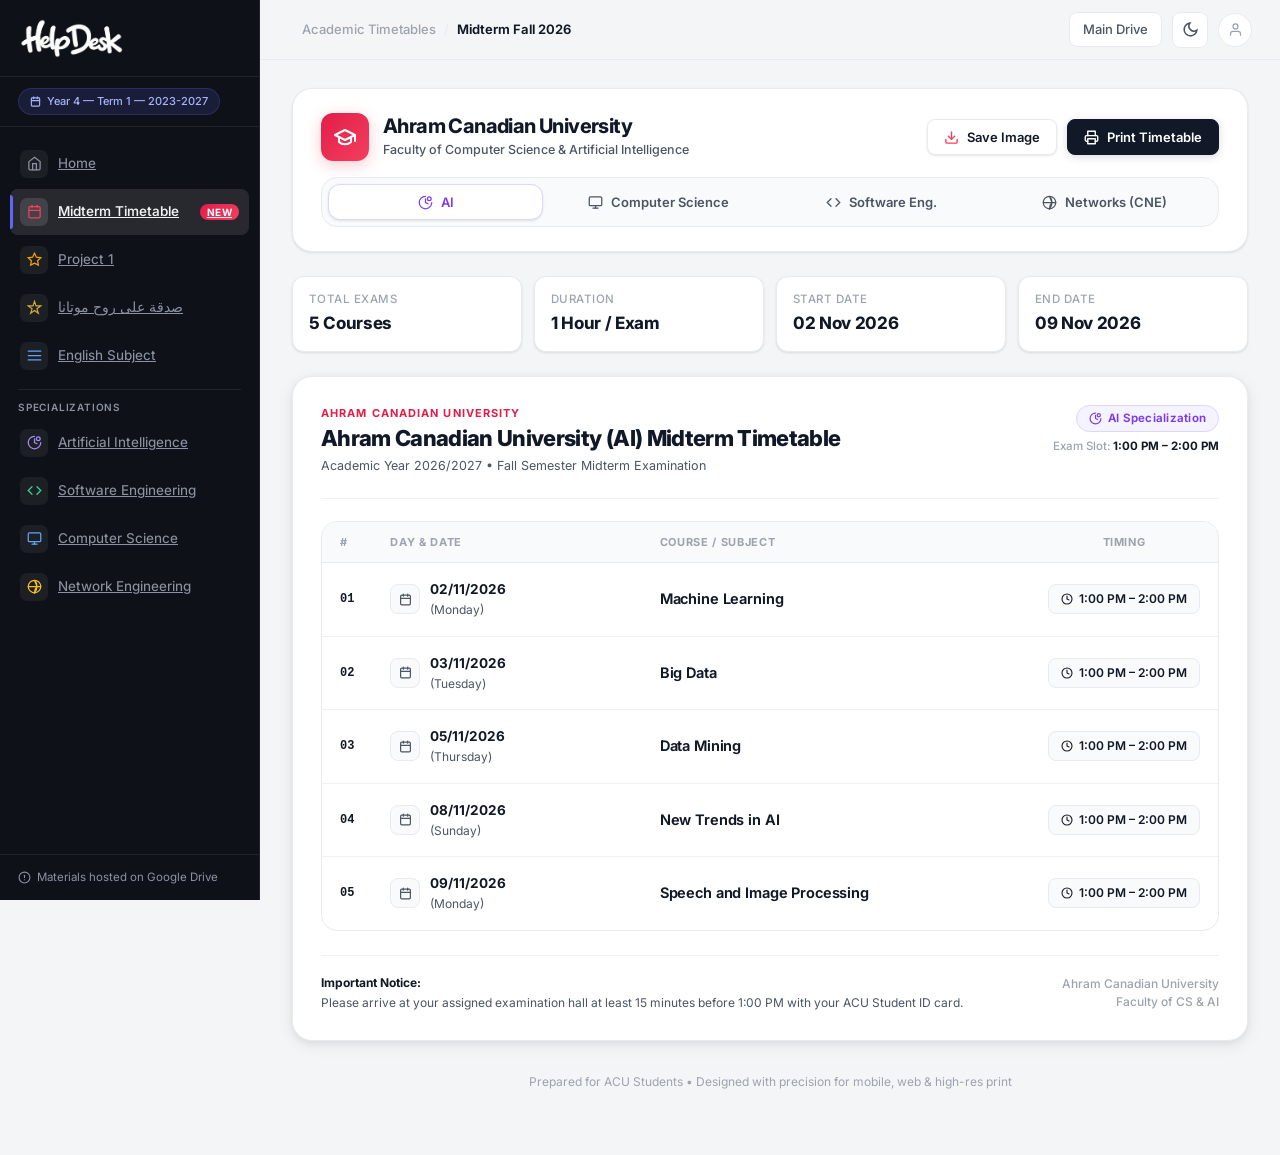
==== commit 80a0b127: "Enhance Brave Browser compatibility: safe storage, inline SVGs, and blob canvas export" ====
--- a/midterm.html
+++ b/midterm.html
@@ -774,7 +774,7 @@
           <div class="tt-hero-top">
             <div class="tt-brand-group">
               <div class="tt-brand-icon">
-                <i class="fa-solid fa-graduation-cap"></i>
+                <svg width="24" height="24" viewBox="0 0 24 24" fill="none" stroke="currentColor" stroke-width="2" stroke-linecap="round" stroke-linejoin="round"><path d="M22 10v6M2 10l10-5 10 5-10 5z"/><path d="M6 12v5c3 3 9 3 12 0v-5"/></svg>
               </div>
               <div>
                 <h1 class="tt-brand-title">Ahram Canadian University</h1>
@@ -784,11 +784,11 @@
 
             <div class="tt-actions-group">
               <button id="downloadBtn" onclick="downloadAsImage()" class="tt-btn">
-                <i class="fa-solid fa-file-arrow-down" style="color:#f43f5e;"></i>
+                <svg width="15" height="15" viewBox="0 0 24 24" fill="none" stroke="#f43f5e" stroke-width="2.2" stroke-linecap="round" stroke-linejoin="round"><path d="M21 15v4a2 2 0 0 1-2 2H5a2 2 0 0 1-2-2v-4"/><polyline points="7 10 12 15 17 10"/><line x1="12" y1="15" x2="12" y2="3"/></svg>
                 <span>Save Image</span>
               </button>
               <button onclick="window.print()" class="tt-btn tt-btn-primary">
-                <i class="fa-solid fa-print"></i>
+                <svg width="15" height="15" viewBox="0 0 24 24" fill="none" stroke="currentColor" stroke-width="2.2" stroke-linecap="round" stroke-linejoin="round"><polyline points="6 9 6 2 18 2 18 9"/><path d="M6 18H4a2 2 0 0 1-2-2v-5a2 2 0 0 1 2-2h16a2 2 0 0 1 2 2v5a2 2 0 0 1-2 2h-2"/><rect x="6" y="14" width="12" height="8"/></svg>
                 <span>Print Timetable</span>
               </button>
             </div>
@@ -797,16 +797,20 @@
           <!-- Specialization Tabs (AI, CS, SWE, CNE only) -->
           <nav class="tt-nav-bar" aria-label="Timetable Specialization Tabs">
             <button onclick="switchTab('ai')" id="tab-ai" class="tt-tab-btn tab-ai active">
-              <i class="fa-solid fa-brain"></i><span>AI</span>
+              <svg width="15" height="15" viewBox="0 0 24 24" fill="none" stroke="currentColor" stroke-width="2" stroke-linecap="round"><path d="M12 2a10 10 0 1 0 10 10"/><path d="M12 6v6l4 2"/><circle cx="18" cy="6" r="3"/></svg>
+              <span>AI</span>
             </button>
             <button onclick="switchTab('cs')" id="tab-cs" class="tt-tab-btn tab-cs">
-              <i class="fa-solid fa-code"></i><span>Computer Science</span>
+              <svg width="15" height="15" viewBox="0 0 24 24" fill="none" stroke="currentColor" stroke-width="2" stroke-linecap="round"><rect x="2" y="3" width="20" height="14" rx="2"/><line x1="8" y1="21" x2="16" y2="21"/><line x1="12" y1="17" x2="12" y2="21"/></svg>
+              <span>Computer Science</span>
             </button>
             <button onclick="switchTab('swe')" id="tab-swe" class="tt-tab-btn tab-swe">
-              <i class="fa-solid fa-layer-group"></i><span>Software Eng.</span>
+              <svg width="15" height="15" viewBox="0 0 24 24" fill="none" stroke="currentColor" stroke-width="2" stroke-linecap="round"><polyline points="16 18 22 12 16 6"/><polyline points="8 6 2 12 8 18"/></svg>
+              <span>Software Eng.</span>
             </button>
             <button onclick="switchTab('cne')" id="tab-cne" class="tt-tab-btn tab-cne">
-              <i class="fa-solid fa-network-wired"></i><span>Networks (CNE)</span>
+              <svg width="15" height="15" viewBox="0 0 24 24" fill="none" stroke="currentColor" stroke-width="2" stroke-linecap="round"><circle cx="12" cy="12" r="10"/><line x1="2" y1="12" x2="22" y2="12"/><path d="M12 2a15.3 15.3 0 0 1 4 10 15.3 15.3 0 0 1-4 10 15.3 15.3 0 0 1 4-10z"/></svg>
+              <span>Networks (CNE)</span>
             </button>
           </nav>
         </header>
@@ -971,11 +975,19 @@
 
     let activeTab = 'ai';
 
+    const ICONS_SVG = {
+      ai: `<svg width="13" height="13" viewBox="0 0 24 24" fill="none" stroke="currentColor" stroke-width="2.2" stroke-linecap="round"><path d="M12 2a10 10 0 1 0 10 10"/><path d="M12 6v6l4 2"/><circle cx="18" cy="6" r="3"/></svg>`,
+      cs: `<svg width="13" height="13" viewBox="0 0 24 24" fill="none" stroke="currentColor" stroke-width="2.2" stroke-linecap="round"><rect x="2" y="3" width="20" height="14" rx="2"/><line x1="8" y1="21" x2="16" y2="21"/><line x1="12" y1="17" x2="12" y2="21"/></svg>`,
+      swe: `<svg width="13" height="13" viewBox="0 0 24 24" fill="none" stroke="currentColor" stroke-width="2.2" stroke-linecap="round"><polyline points="16 18 22 12 16 6"/><polyline points="8 6 2 12 8 18"/></svg>`,
+      cne: `<svg width="13" height="13" viewBox="0 0 24 24" fill="none" stroke="currentColor" stroke-width="2.2" stroke-linecap="round"><circle cx="12" cy="12" r="10"/><line x1="2" y1="12" x2="22" y2="12"/><path d="M12 2a15.3 15.3 0 0 1 4 10 15.3 15.3 0 0 1-4 10 15.3 15.3 0 0 1-4-10 15.3 15.3 0 0 1 4-10z"/></svg>`,
+      calendar: `<svg width="13" height="13" viewBox="0 0 24 24" fill="none" stroke="currentColor" stroke-width="2.2" stroke-linecap="round" stroke-linejoin="round"><rect x="3" y="4" width="18" height="18" rx="2"/><line x1="16" y1="2" x2="16" y2="6"/><line x1="8" y1="2" x2="8" y2="6"/><line x1="3" y1="10" x2="21" y2="10"/></svg>`,
+      clock: `<svg width="12" height="12" viewBox="0 0 24 24" fill="none" stroke="currentColor" stroke-width="2.2" stroke-linecap="round" stroke-linejoin="round"><circle cx="12" cy="12" r="10"/><polyline points="12 6 12 12 16 14"/></svg>`
+    };
+
     function switchTab(key) {
       if (!schedules[key]) return;
       activeTab = key;
 
-      // Update Tab Buttons
       document.querySelectorAll('.tt-tab-btn').forEach(btn => {
         btn.classList.remove('active');
       });
@@ -990,7 +1002,7 @@
 
       const badge = document.getElementById('versionBadge');
       badge.className = `tt-spec-badge ${data.badgeClass}`;
-      badge.innerHTML = `<i class="${data.icon}"></i><span>${data.badge}</span>`;
+      badge.innerHTML = `${ICONS_SVG[key]}<span>${data.badge}</span>`;
 
       // Render Rows
       const tbody = document.getElementById('timetableBody');
@@ -1002,7 +1014,7 @@
           <td class="tt-idx">0${i + 1}</td>
           <td>
             <div class="tt-date-group">
-              <span class="tt-date-icon"><i class="fa-regular fa-calendar"></i></span>
+              <span class="tt-date-icon">${ICONS_SVG.calendar}</span>
               <div>
                 <span class="tt-date-val">${item.date}</span>
                 <span class="tt-date-day">(${item.day})</span>
@@ -1014,7 +1026,7 @@
           </td>
           <td style="text-align: center;">
             <span class="tt-time-badge">
-              <i class="fa-regular fa-clock"></i>${item.time}
+              ${ICONS_SVG.clock}${item.time}
             </span>
           </td>`;
         tbody.appendChild(tr);
@@ -1040,17 +1052,8 @@
     function showToast(text, isError = false) {
       const toast = document.getElementById('toastMessage');
       const toastText = document.getElementById('toastText');
-      const icon = toast.querySelector('i');
-
+      if (!toast || !toastText) return;
       toastText.textContent = text;
-      if (isError) {
-        icon.className = 'fa-solid fa-circle-exclamation';
-        icon.style.color = '#f43f5e';
-      } else {
-        icon.className = 'fa-solid fa-circle-check';
-        icon.style.color = '#10b981';
-      }
-
       toast.classList.add('show');
       if (toastTimeout) clearTimeout(toastTimeout);
       toastTimeout = setTimeout(() => {
@@ -1058,16 +1061,28 @@
       }, 3200);
     }
 
-    // ── High-Resolution Image Export (Clean light theme) ───
+    // ── High-Resolution Image Export (Brave-compatible) ───
     async function downloadAsImage() {
       const card = document.getElementById('timetableCard');
+      if (!card) return;
       showToast('Generating high-resolution image...');
       try {
-        if (document.fonts && document.fonts.ready) await document.fonts.ready;
+        if (document.fonts && document.fonts.ready) {
+          await Promise.race([
+            document.fonts.ready,
+            new Promise(r => setTimeout(r, 400))
+          ]);
+        }
+        if (typeof html2canvas === 'undefined') {
+          window.print();
+          return;
+        }
         const canvas = await html2canvas(card, {
-          scale: 3,
+          scale: 2.5,
           backgroundColor: '#ffffff',
           useCORS: true,
+          allowTaint: true,
+          logging: false,
           windowWidth: 1100,
           onclone: (doc) => {
             doc.documentElement.setAttribute('data-theme', 'light');
@@ -1077,13 +1092,41 @@
           }
         });
 
-        const link = document.createElement('a');
-        link.download = `ACU-${activeTab.toUpperCase()}-Midterm-Timetable.png`;
-        link.href = canvas.toDataURL('image/png');
-        link.click();
-        showToast('Image downloaded successfully!');
+        if (canvas.toBlob) {
+          canvas.toBlob((blob) => {
+            if (!blob) {
+              const link = document.createElement('a');
+              link.download = `ACU-${activeTab.toUpperCase()}-Midterm-Timetable.png`;
+              link.href = canvas.toDataURL('image/png');
+              document.body.appendChild(link);
+              link.click();
+              document.body.removeChild(link);
+              showToast('Image downloaded successfully!');
+              return;
+            }
+            const url = URL.createObjectURL(blob);
+            const link = document.createElement('a');
+            link.download = `ACU-${activeTab.toUpperCase()}-Midterm-Timetable.png`;
+            link.href = url;
+            document.body.appendChild(link);
+            link.click();
+            document.body.removeChild(link);
+            setTimeout(() => URL.revokeObjectURL(url), 2000);
+            showToast('Image downloaded successfully!');
+          }, 'image/png');
+        } else {
+          const link = document.createElement('a');
+          link.download = `ACU-${activeTab.toUpperCase()}-Midterm-Timetable.png`;
+          link.href = canvas.toDataURL('image/png');
+          document.body.appendChild(link);
+          link.click();
+          document.body.removeChild(link);
+          showToast('Image downloaded successfully!');
+        }
       } catch (err) {
-        showToast('Error generating image', true);
+        console.warn('Canvas export fallback to print:', err);
+        showToast('Opening print dialog for timetable...');
+        window.print();
       }
     }
 
@@ -1111,8 +1154,13 @@
 
     // ── Initial Setup ───
     window.addEventListener('DOMContentLoaded', () => {
-      // Theme init
-      const savedTheme = localStorage.getItem('hd-theme') || 'light';
+      // Safe theme init for Brave
+      let savedTheme = 'light';
+      try {
+        savedTheme = localStorage.getItem('hd-theme') || 'light';
+      } catch (e) {
+        savedTheme = 'light';
+      }
       applyTheme(savedTheme);
 
       // Tab init from hash (e.g. #cs, #swe, #cne) or default to 'ai'
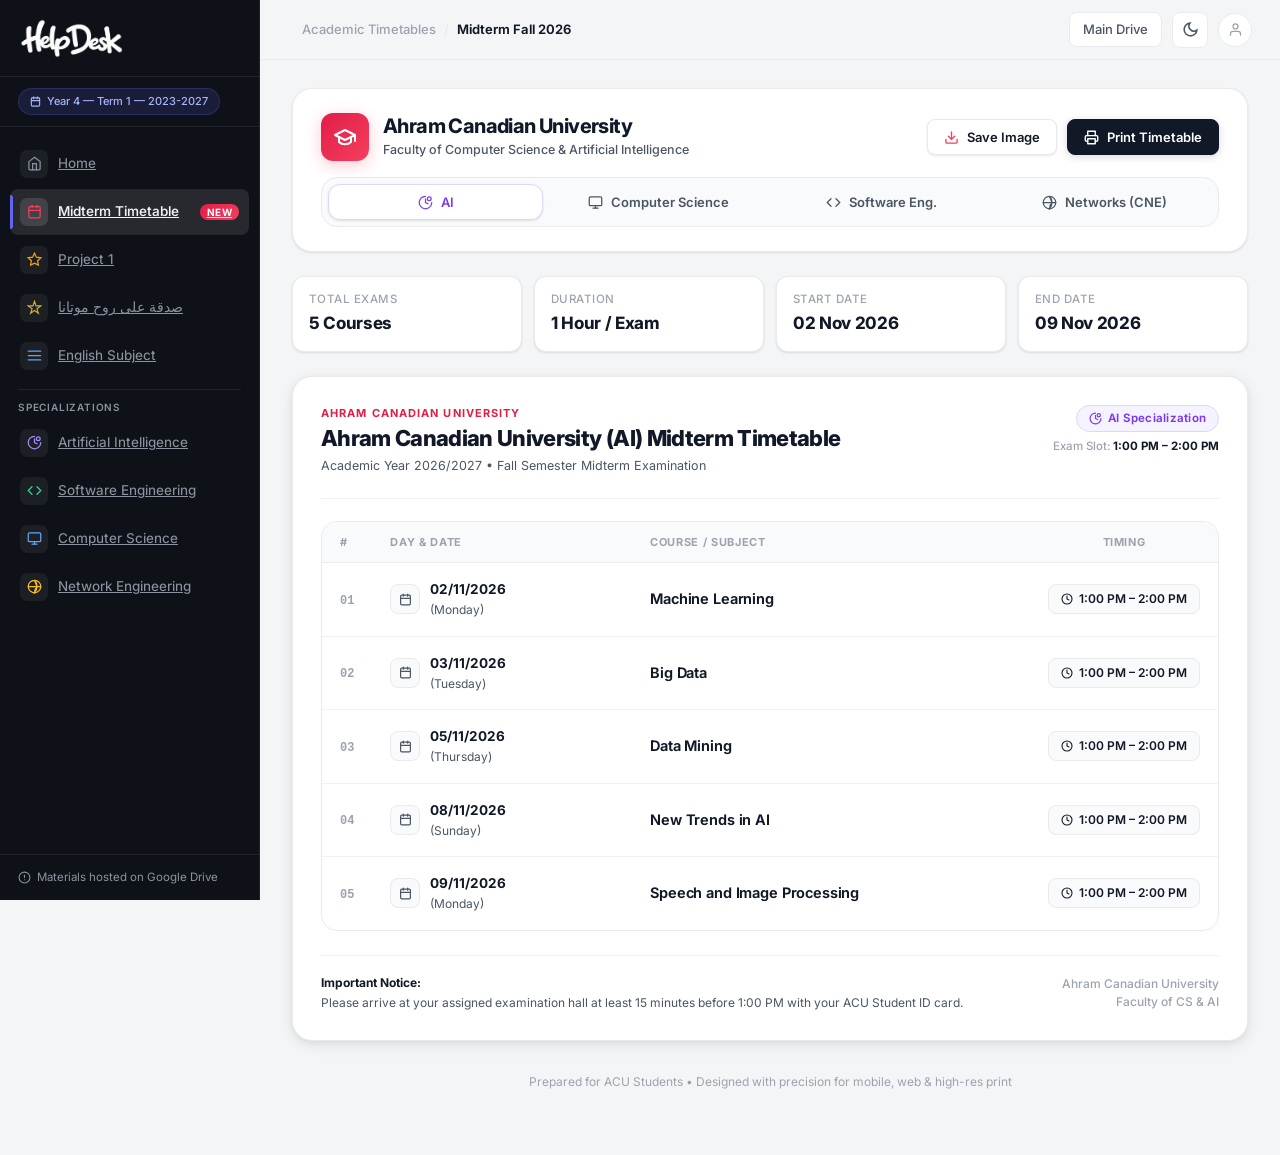
==== commit 9345ccc4: "Enhance mobile responsiveness for midterm timetable to fit phone resolutions without pinch/zoom" ====
--- a/midterm.html
+++ b/midterm.html
@@ -12,621 +12,6 @@
   <link rel="stylesheet" href="https://cdnjs.cloudflare.com/ajax/libs/font-awesome/6.4.0/css/all.min.css" />
   <script src="https://cdnjs.cloudflare.com/ajax/libs/html2canvas/1.4.1/html2canvas.min.js"></script>
   <link rel="stylesheet" href="styles.css" />
-  <style>
-    /* ═══════════════════════════════════════════════════════════
-       MIDTERM TIMETABLE STYLES (Matching Help Desk UI)
-       ═══════════════════════════════════════════════════════════ */
-
-    .tt-container {
-      max-width: 960px;
-      margin: 0 auto;
-      display: flex;
-      flex-direction: column;
-      gap: 24px;
-    }
-
-    /* ─── Hero Header ─── */
-    .tt-hero-header {
-      display: flex;
-      flex-direction: column;
-      gap: 16px;
-      background: var(--surface);
-      border: 1px solid var(--border);
-      border-radius: var(--r-xl);
-      padding: 24px 28px;
-      box-shadow: var(--sh-sm);
-      transition: background .3s, border-color .3s;
-    }
-
-    .tt-hero-top {
-      display: flex;
-      flex-direction: column;
-      gap: 16px;
-    }
-
-    @media (min-width: 680px) {
-      .tt-hero-top {
-        flex-direction: row;
-        align-items: center;
-        justify-content: space-between;
-      }
-    }
-
-    .tt-brand-group {
-      display: flex;
-      align-items: center;
-      gap: 14px;
-    }
-
-    .tt-brand-icon {
-      width: 48px;
-      height: 48px;
-      border-radius: var(--r-md);
-      background: linear-gradient(135deg, #e11d48, #f43f5e);
-      display: flex;
-      align-items: center;
-      justify-content: center;
-      color: #fff;
-      font-size: 22px;
-      box-shadow: 0 4px 16px rgba(244, 63, 94, .28);
-      flex-shrink: 0;
-    }
-
-    .tt-brand-title {
-      font-size: 20px;
-      font-weight: 750;
-      color: var(--text);
-      letter-spacing: -.03em;
-      line-height: 1.25;
-    }
-
-    .tt-brand-sub {
-      font-size: 12.5px;
-      color: var(--text2);
-      font-weight: 500;
-      margin-top: 2px;
-    }
-
-    .tt-actions-group {
-      display: flex;
-      align-items: center;
-      gap: 10px;
-      flex-wrap: wrap;
-    }
-
-    .tt-btn {
-      display: inline-flex;
-      align-items: center;
-      gap: 8px;
-      padding: 9px 16px;
-      border-radius: var(--r-sm);
-      font-size: 13px;
-      font-weight: 600;
-      font-family: inherit;
-      cursor: pointer;
-      border: 1px solid var(--border);
-      background: var(--surface);
-      color: var(--text);
-      box-shadow: var(--sh-sm);
-      transition: all var(--ease);
-      text-decoration: none;
-    }
-
-    .tt-btn:hover {
-      background: var(--surface2);
-      border-color: #6366f1;
-      transform: translateY(-1px);
-    }
-
-    .tt-btn-primary {
-      background: #111827;
-      color: #ffffff;
-      border-color: #111827;
-      box-shadow: 0 2px 8px rgba(0, 0, 0, .15);
-    }
-
-    .tt-btn-primary:hover {
-      background: #1f2937;
-      border-color: #1f2937;
-      color: #ffffff;
-    }
-
-    [data-theme="dark"] .tt-btn-primary {
-      background: #f43f5e;
-      border-color: #f43f5e;
-      color: #ffffff;
-      box-shadow: 0 4px 14px rgba(244, 63, 94, .35);
-    }
-
-    [data-theme="dark"] .tt-btn-primary:hover {
-      background: #e11d48;
-      border-color: #e11d48;
-    }
-
-    /* ─── Specialization Tabs ─── */
-    .tt-nav-bar {
-      display: flex;
-      flex-wrap: wrap;
-      gap: 8px;
-      padding: 6px;
-      background: var(--surface2);
-      border: 1px solid var(--border);
-      border-radius: var(--r-lg);
-    }
-
-    .tt-tab-btn {
-      flex: 1;
-      min-width: 140px;
-      display: flex;
-      align-items: center;
-      justify-content: center;
-      gap: 8px;
-      padding: 9px 14px;
-      border-radius: var(--r-md);
-      font-size: 13px;
-      font-weight: 600;
-      font-family: inherit;
-      color: var(--text2);
-      background: transparent;
-      border: 1px solid transparent;
-      cursor: pointer;
-      transition: all var(--ease);
-    }
-
-    .tt-tab-btn:hover {
-      color: var(--text);
-      background: rgba(255, 255, 255, .5);
-    }
-
-    [data-theme="dark"] .tt-tab-btn:hover {
-      background: rgba(255, 255, 255, .05);
-    }
-
-    .tt-tab-btn.active {
-      background: var(--surface);
-      color: var(--text);
-      border-color: var(--border);
-      box-shadow: var(--sh-sm);
-    }
-
-    .tt-tab-btn.active.tab-ai {
-      color: var(--ai-c);
-      border-color: var(--ai-b);
-    }
-
-    .tt-tab-btn.active.tab-cs {
-      color: var(--cs-c);
-      border-color: var(--cs-b);
-    }
-
-    .tt-tab-btn.active.tab-swe {
-      color: var(--sw-c);
-      border-color: var(--sw-b);
-    }
-
-    .tt-tab-btn.active.tab-cne {
-      color: var(--nt-c);
-      border-color: var(--nt-b);
-    }
-
-    /* ─── Stats Grid ─── */
-    .tt-stats-grid {
-      display: grid;
-      grid-template-columns: repeat(2, 1fr);
-      gap: 12px;
-    }
-
-    @media (min-width: 640px) {
-      .tt-stats-grid {
-        grid-template-columns: repeat(4, 1fr);
-      }
-    }
-
-    .tt-stat-card {
-      background: var(--surface);
-      border: 1px solid var(--border);
-      border-radius: var(--r-md);
-      padding: 14px 16px;
-      box-shadow: var(--sh-sm);
-      transition: background .3s, border-color .3s;
-    }
-
-    .tt-stat-lbl {
-      font-size: 11.5px;
-      font-weight: 500;
-      color: var(--muted);
-      text-transform: uppercase;
-      letter-spacing: .04em;
-      margin-bottom: 3px;
-    }
-
-    .tt-stat-val {
-      font-size: 17px;
-      font-weight: 750;
-      color: var(--text);
-      letter-spacing: -.02em;
-    }
-
-    /* ─── Main Timetable Card ─── */
-    .tt-card {
-      background: var(--surface);
-      border: 1px solid var(--border);
-      border-radius: var(--r-xl);
-      padding: 28px;
-      box-shadow: var(--sh-md);
-      transition: background .3s, border-color .3s;
-      position: relative;
-    }
-
-    .tt-card-header {
-      border-bottom: 1px solid var(--border2);
-      padding-bottom: 22px;
-      margin-bottom: 22px;
-      display: flex;
-      flex-direction: column;
-      gap: 14px;
-    }
-
-    @media (min-width: 640px) {
-      .tt-card-header {
-        flex-direction: row;
-        align-items: flex-start;
-        justify-content: space-between;
-      }
-    }
-
-    .tt-card-eyebrow {
-      font-size: 11px;
-      font-weight: 700;
-      text-transform: uppercase;
-      letter-spacing: .1em;
-      color: #e11d48;
-      margin-bottom: 4px;
-    }
-
-    [data-theme="dark"] .tt-card-eyebrow {
-      color: #fb7185;
-    }
-
-    .tt-card-title {
-      font-size: 22px;
-      font-weight: 800;
-      color: var(--text);
-      letter-spacing: -.03em;
-      line-height: 1.25;
-    }
-
-    .tt-card-sub {
-      font-size: 12.5px;
-      color: var(--text2);
-      margin-top: 4px;
-    }
-
-    .tt-card-meta {
-      display: flex;
-      flex-direction: row;
-      align-items: center;
-      gap: 10px;
-      flex-wrap: wrap;
-    }
-
-    @media (min-width: 640px) {
-      .tt-card-meta {
-        flex-direction: column;
-        align-items: flex-end;
-        gap: 6px;
-      }
-    }
-
-    .tt-spec-badge {
-      display: inline-flex;
-      align-items: center;
-      gap: 6px;
-      padding: 4px 12px;
-      border-radius: 20px;
-      font-size: 11.5px;
-      font-weight: 650;
-      letter-spacing: .02em;
-    }
-
-    .badge-ai-spec {
-      background: var(--ai-s);
-      color: var(--ai-c);
-      border: 1px solid var(--ai-b);
-    }
-
-    .badge-cs-spec {
-      background: var(--cs-s);
-      color: var(--cs-c);
-      border: 1px solid var(--cs-b);
-    }
-
-    .badge-swe-spec {
-      background: var(--sw-s);
-      color: var(--sw-c);
-      border: 1px solid var(--sw-b);
-    }
-
-    .badge-cne-spec {
-      background: var(--nt-s);
-      color: var(--nt-c);
-      border: 1px solid var(--nt-b);
-    }
-
-    .tt-slot-info {
-      font-size: 11.5px;
-      color: var(--muted);
-      font-weight: 500;
-    }
-
-    .tt-slot-highlight {
-      font-weight: 700;
-      color: var(--text);
-    }
-
-    /* ─── Table ─── */
-    .tt-table-wrap {
-      overflow-x: auto;
-      border: 1px solid var(--border);
-      border-radius: var(--r-lg);
-      background: var(--surface);
-    }
-
-    .tt-table {
-      width: 100%;
-      border-collapse: collapse;
-      text-align: left;
-      font-size: 13.5px;
-    }
-
-    .tt-table thead tr {
-      background: var(--surface2);
-      border-bottom: 1px solid var(--border);
-    }
-
-    .tt-table th {
-      padding: 12px 18px;
-      font-size: 11px;
-      font-weight: 700;
-      letter-spacing: .06em;
-      text-transform: uppercase;
-      color: var(--muted);
-    }
-
-    .tt-table tbody tr {
-      border-bottom: 1px solid var(--border2);
-      transition: background var(--ease);
-    }
-
-    .tt-table tbody tr:last-child {
-      border-bottom: none;
-    }
-
-    .tt-table tbody tr:hover {
-      background: var(--surface2);
-    }
-
-    .tt-table td {
-      padding: 16px 18px;
-      color: var(--text);
-      vertical-align: middle;
-    }
-
-    .tt-idx {
-      font-family: ui-monospace, SFMono-Regular, Menlo, Monaco, Consolas, monospace;
-      font-size: 12px;
-      font-weight: 600;
-      color: var(--muted);
-    }
-
-    .tt-date-group {
-      display: flex;
-      align-items: center;
-      gap: 10px;
-    }
-
-    .tt-date-icon {
-      width: 30px;
-      height: 30px;
-      border-radius: var(--r-sm);
-      background: var(--surface2);
-      border: 1px solid var(--border);
-      display: flex;
-      align-items: center;
-      justify-content: center;
-      color: var(--text2);
-      font-size: 12px;
-      flex-shrink: 0;
-    }
-
-    .tt-date-val {
-      font-weight: 700;
-      color: var(--text);
-      display: block;
-    }
-
-    .tt-date-day {
-      font-size: 12px;
-      color: var(--text2);
-    }
-
-    .tt-course-title {
-      font-size: 14.5px;
-      font-weight: 650;
-      color: var(--text);
-      letter-spacing: -.01em;
-    }
-
-    .tt-time-badge {
-      display: inline-flex;
-      align-items: center;
-      gap: 6px;
-      padding: 5px 12px;
-      border-radius: var(--r-sm);
-      font-size: 12px;
-      font-weight: 600;
-      background: var(--surface2);
-      border: 1px solid var(--border);
-      color: var(--text);
-      white-space: nowrap;
-    }
-
-    .tt-time-badge i {
-      color: var(--muted);
-      font-size: 11px;
-    }
-
-    /* ─── Card Footer / Notice ─── */
-    .tt-card-footer {
-      margin-top: 24px;
-      padding-top: 18px;
-      border-top: 1px solid var(--border2);
-      display: flex;
-      flex-direction: column;
-      gap: 12px;
-      font-size: 12px;
-      color: var(--text2);
-    }
-
-    @media (min-width: 640px) {
-      .tt-card-footer {
-        flex-direction: row;
-        align-items: center;
-        justify-content: space-between;
-      }
-    }
-
-    .tt-notice-title {
-      font-weight: 700;
-      color: var(--text);
-      margin-bottom: 2px;
-    }
-
-    .tt-footer-badge {
-      color: var(--muted);
-      font-weight: 500;
-    }
-
-    @media (min-width: 640px) {
-      .tt-footer-badge {
-        text-align: right;
-      }
-    }
-
-    /* ─── Toast Notification ─── */
-    .tt-toast {
-      position: fixed;
-      bottom: 24px;
-      right: 24px;
-      z-index: 500;
-      transform: translateY(100px);
-      opacity: 0;
-      transition: all .3s cubic-bezier(.4, 0, .2, 1);
-      background: #111827;
-      color: #ffffff;
-      padding: 12px 18px;
-      border-radius: var(--r-md);
-      font-size: 13.5px;
-      font-weight: 500;
-      box-shadow: var(--sh-lg);
-      display: flex;
-      align-items: center;
-      gap: 10px;
-      pointer-events: none;
-    }
-
-    [data-theme="dark"] .tt-toast {
-      background: #1e2433;
-      border: 1px solid #2f384c;
-    }
-
-    .tt-toast.show {
-      transform: translateY(0);
-      opacity: 1;
-      pointer-events: auto;
-    }
-
-    .tt-toast i {
-      color: #10b981;
-    }
-
-    /* ─── Breadcrumb in Topbar ─── */
-    .topbar-breadcrumb {
-      display: flex;
-      align-items: center;
-      gap: 8px;
-      font-size: 13px;
-      font-weight: 500;
-    }
-
-    .tbb-label {
-      color: var(--muted);
-    }
-
-    .tbb-sep {
-      color: var(--border);
-    }
-
-    .tbb-curr {
-      color: var(--text);
-      font-weight: 650;
-    }
-
-    /* ─── Image Export Mode (Clean 1000px light card) ─── */
-    .exporting {
-      width: 1000px !important;
-      max-width: 1000px !important;
-      margin: 0 !important;
-      border-radius: 0 !important;
-      box-shadow: none !important;
-      border: 1px solid #e2e8f0 !important;
-      padding: 40px !important;
-      background: #ffffff !important;
-      color: #0f172a !important;
-    }
-
-    .exporting .overflow-x-auto,
-    .exporting .tt-table-wrap {
-      overflow: visible !important;
-    }
-
-    .exporting td, .exporting th {
-      white-space: nowrap !important;
-    }
-
-    .exporting td.tt-course-cell {
-      white-space: normal !important;
-    }
-
-    /* ─── Print Styles ─── */
-    @media print {
-      body {
-        background: #fff !important;
-        color: #000 !important;
-        font-size: 11pt;
-      }
-      .no-print, .sidebar, .topbar, .tt-hero-header, .tt-nav-bar, .tt-stats-grid, .sidebar-backdrop {
-        display: none !important;
-      }
-      .main-wrapper {
-        margin: 0 !important;
-      }
-      .page-content {
-        padding: 0 !important;
-      }
-      .tt-card {
-        box-shadow: none !important;
-        border: 1px solid #cbd5e1 !important;
-        padding: 24px !important;
-        width: 100% !important;
-        max-width: 100% !important;
-      }
-      @page {
-        margin: 1.2cm;
-        size: auto;
-      }
-    }
-  </style>
 </head>
 <body>
 
@@ -860,10 +245,10 @@
             <table class="tt-table">
               <thead>
                 <tr>
-                  <th scope="col" style="width: 50px;">#</th>
-                  <th scope="col" style="min-width: 170px;">Day &amp; Date</th>
-                  <th scope="col">Course / Subject</th>
-                  <th scope="col" style="text-align: center; width: 170px;">Timing</th>
+                  <th scope="col" class="th-idx">#</th>
+                  <th scope="col" class="th-date">Day &amp; Date</th>
+                  <th scope="col" class="th-course">Course / Subject</th>
+                  <th scope="col" class="th-time">Timing</th>
                 </tr>
               </thead>
               <tbody id="timetableBody"></tbody>
@@ -1011,8 +396,8 @@
       data.exams.forEach((item, i) => {
         const tr = document.createElement('tr');
         tr.innerHTML = `
-          <td class="tt-idx">0${i + 1}</td>
-          <td>
+          <td class="tt-idx-cell"><span class="tt-idx">0${i + 1}</span></td>
+          <td class="tt-date-cell">
             <div class="tt-date-group">
               <span class="tt-date-icon">${ICONS_SVG.calendar}</span>
               <div>
@@ -1024,7 +409,7 @@
           <td class="tt-course-cell">
             <span class="tt-course-title">${item.course}</span>
           </td>
-          <td style="text-align: center;">
+          <td class="tt-time-cell">
             <span class="tt-time-badge">
               ${ICONS_SVG.clock}${item.time}
             </span>
--- a/styles.css
+++ b/styles.css
@@ -748,6 +748,20 @@
 [data-theme="dark"] .home-midterm-banner:hover .hmb-btn-midterm {
   background: #f43f5e;
   color: #ffffff;
+}
+
+@media (max-width: 600px) {
+  .home-memorial-banner,
+  .home-midterm-banner {
+    flex-direction: column;
+    align-items: flex-start;
+    padding: 14px 16px;
+    gap: 12px;
+  }
+  .home-memorial-banner .hmb-btn,
+  .home-midterm-banner .hmb-btn-midterm {
+    align-self: flex-start;
+  }
 }
 
 /* ─── MEMORIAL PAGE HERO ─────────────────────────────────── */
@@ -1573,6 +1587,19 @@
   color: var(--muted);
 }
 
+.tt-table th.th-idx {
+  width: 50px;
+}
+
+.tt-table th.th-date {
+  min-width: 160px;
+}
+
+.tt-table th.th-time {
+  width: 170px;
+  text-align: center;
+}
+
 .tt-table tbody tr {
   border-bottom: 1px solid var(--border2);
   transition: background var(--ease);
@@ -1730,7 +1757,285 @@
   color: #10b981;
 }
 
-/* ─── Image Export Mode (Clean 1000px light card) ─── */
+/* ─── Breadcrumb in Topbar (midterm.html) ─── */
+.topbar-breadcrumb {
+  display: flex;
+  align-items: center;
+  gap: 8px;
+  font-size: 13px;
+  font-weight: 500;
+}
+
+.tbb-label {
+  color: var(--muted);
+}
+
+.tbb-sep {
+  color: var(--border);
+}
+
+.tbb-curr {
+  color: var(--text);
+  font-weight: 650;
+}
+
+/* ─── MOBILE RESPONSIVE STYLES (No pinch/zoom needed) ─── */
+@media (max-width: 720px) {
+  .page-content {
+    padding: 14px 10px 48px;
+  }
+
+  .tt-container {
+    gap: 14px;
+    width: 100%;
+    max-width: 100%;
+  }
+
+  .tt-hero-header {
+    padding: 14px 12px;
+    border-radius: var(--r-lg);
+    gap: 12px;
+  }
+
+  .tt-hero-top {
+    gap: 12px;
+  }
+
+  .tt-brand-group {
+    gap: 10px;
+  }
+
+  .tt-brand-icon {
+    width: 40px;
+    height: 40px;
+    font-size: 18px;
+    border-radius: var(--r-sm);
+  }
+
+  .tt-brand-title {
+    font-size: 16px;
+    line-height: 1.25;
+  }
+
+  .tt-brand-sub {
+    font-size: 11px;
+    line-height: 1.35;
+  }
+
+  .tt-actions-group {
+    display: grid;
+    grid-template-columns: 1fr 1fr;
+    gap: 8px;
+    width: 100%;
+  }
+
+  .tt-btn {
+    width: 100%;
+    justify-content: center;
+    padding: 8px 6px;
+    font-size: 12px;
+    gap: 6px;
+  }
+
+  .tt-nav-bar {
+    display: grid;
+    grid-template-columns: 1fr 1fr;
+    gap: 6px;
+    padding: 5px;
+    border-radius: var(--r-md);
+  }
+
+  .tt-tab-btn {
+    min-width: 0;
+    width: 100%;
+    padding: 8px 6px;
+    font-size: 12px;
+    gap: 6px;
+  }
+
+  .tt-stats-grid {
+    grid-template-columns: 1fr 1fr;
+    gap: 8px;
+  }
+
+  .tt-stat-card {
+    padding: 10px 12px;
+    border-radius: var(--r-sm);
+  }
+
+  .tt-stat-lbl {
+    font-size: 10px;
+  }
+
+  .tt-stat-val {
+    font-size: 14.5px;
+  }
+
+  .tt-card {
+    padding: 14px 12px;
+    border-radius: var(--r-lg);
+  }
+
+  .tt-card-header {
+    padding-bottom: 12px;
+    margin-bottom: 12px;
+    gap: 10px;
+  }
+
+  .tt-card-title {
+    font-size: 16.5px;
+    line-height: 1.3;
+  }
+
+  .tt-card-sub {
+    font-size: 11.5px;
+  }
+
+  .tt-card-meta {
+    width: 100%;
+    display: flex;
+    flex-direction: row;
+    justify-content: space-between;
+    align-items: center;
+    gap: 8px;
+  }
+
+  .tt-slot-info {
+    font-size: 11px;
+  }
+
+  /* ── Mobile Card-based Table (100% full-width, zero horizontal scroll) ── */
+  .tt-table-wrap {
+    overflow: visible;
+    border: none;
+    background: transparent;
+  }
+
+  .tt-table {
+    display: block;
+    width: 100%;
+  }
+
+  .tt-table thead {
+    display: none;
+  }
+
+  .tt-table tbody {
+    display: flex;
+    flex-direction: column;
+    gap: 10px;
+    width: 100%;
+  }
+
+  .tt-table tbody tr {
+    display: flex;
+    flex-direction: column;
+    gap: 8px;
+    width: 100%;
+    box-sizing: border-box;
+    background: var(--surface2);
+    border: 1px solid var(--border);
+    border-radius: var(--r-md);
+    padding: 13px 14px;
+    position: relative;
+    box-shadow: var(--sh-sm);
+  }
+
+  .tt-table td {
+    display: block;
+    padding: 0 !important;
+    border: none !important;
+    background: transparent !important;
+  }
+
+  .tt-idx-cell {
+    position: absolute;
+    top: 12px;
+    right: 12px;
+  }
+
+  .tt-idx {
+    display: inline-block;
+    padding: 2px 7px;
+    background: var(--surface);
+    border: 1px solid var(--border);
+    border-radius: 12px;
+    font-size: 11px;
+    font-weight: 700;
+    color: var(--muted);
+  }
+
+  .tt-course-cell {
+    order: 1;
+    padding-right: 38px !important;
+  }
+
+  .tt-course-title {
+    font-size: 14.5px;
+    font-weight: 700;
+    line-height: 1.35;
+    color: var(--text);
+    display: block;
+  }
+
+  .tt-date-cell {
+    order: 2;
+    margin-top: 1px;
+  }
+
+  .tt-date-group {
+    display: flex;
+    align-items: center;
+    gap: 8px;
+  }
+
+  .tt-date-icon {
+    width: 26px;
+    height: 26px;
+    font-size: 11px;
+    border-radius: var(--r-sm);
+  }
+
+  .tt-date-val {
+    font-size: 13px;
+    font-weight: 600;
+  }
+
+  .tt-date-day {
+    font-size: 11.5px;
+    color: var(--text2);
+  }
+
+  .tt-time-cell {
+    order: 3;
+    padding-top: 8px !important;
+    margin-top: 2px;
+    border-top: 1px dashed var(--border) !important;
+    width: 100%;
+  }
+
+  .tt-time-badge {
+    width: 100%;
+    display: flex;
+    justify-content: center;
+    box-sizing: border-box;
+    padding: 7px 10px;
+    font-size: 12px;
+    font-weight: 650;
+    background: var(--surface);
+    border: 1px solid var(--border);
+    border-radius: var(--r-sm);
+  }
+
+  .tt-card-footer {
+    margin-top: 16px;
+    padding-top: 14px;
+    font-size: 11px;
+    gap: 8px;
+  }
+}
+
+/* ─── Image Export Mode (Clean 1000px light card on all devices) ─── */
 .exporting {
   width: 1000px !important;
   max-width: 1000px !important;
@@ -1743,17 +2048,82 @@
   color: #0f172a !important;
 }
 
-.exporting .overflow-x-auto,
 .exporting .tt-table-wrap {
   overflow: visible !important;
-}
-
-.exporting td, .exporting th {
+  border: 1px solid #e2e8f0 !important;
+  border-radius: var(--r-lg) !important;
+  background: #ffffff !important;
+}
+
+.exporting .tt-table {
+  display: table !important;
+  width: 100% !important;
+  border-collapse: collapse !important;
+}
+
+.exporting .tt-table thead {
+  display: table-header-group !important;
+}
+
+.exporting .tt-table thead tr {
+  display: table-row !important;
+  background: #f8fafc !important;
+  border-bottom: 1px solid #e2e8f0 !important;
+}
+
+.exporting .tt-table th {
+  display: table-cell !important;
+  padding: 12px 18px !important;
+  color: #64748b !important;
+  font-size: 11px !important;
   white-space: nowrap !important;
 }
 
-.exporting td.tt-course-cell {
+.exporting .tt-table tbody {
+  display: table-row-group !important;
+}
+
+.exporting .tt-table tbody tr {
+  display: table-row !important;
+  background: transparent !important;
+  border: none !important;
+  border-bottom: 1px solid #f1f5f9 !important;
+  padding: 0 !important;
+  position: static !important;
+  box-shadow: none !important;
+}
+
+.exporting .tt-table td {
+  display: table-cell !important;
+  position: static !important;
+  padding: 16px 18px !important;
+  border: none !important;
+  background: transparent !important;
+  vertical-align: middle !important;
+  white-space: nowrap !important;
+}
+
+.exporting .tt-idx-cell {
+  position: static !important;
+  width: 50px !important;
+}
+
+.exporting .tt-course-cell {
+  padding-right: 18px !important;
   white-space: normal !important;
+}
+
+.exporting .tt-time-cell {
+  width: 170px !important;
+  padding-top: 16px !important;
+  margin-top: 0 !important;
+  border-top: none !important;
+  text-align: center !important;
+}
+
+.exporting .tt-time-badge {
+  width: auto !important;
+  display: inline-flex !important;
 }
 
 /* ─── Print Styles ─── */
@@ -1779,6 +2149,64 @@
     width: 100% !important;
     max-width: 100% !important;
   }
+  .tt-table-wrap {
+    overflow: visible !important;
+    border: 1px solid #cbd5e1 !important;
+    background: #fff !important;
+  }
+  .tt-table {
+    display: table !important;
+    width: 100% !important;
+    border-collapse: collapse !important;
+  }
+  .tt-table thead {
+    display: table-header-group !important;
+  }
+  .tt-table thead tr {
+    display: table-row !important;
+    background: #f8fafc !important;
+    border-bottom: 1px solid #cbd5e1 !important;
+  }
+  .tt-table th {
+    display: table-cell !important;
+    padding: 10px 14px !important;
+  }
+  .tt-table tbody {
+    display: table-row-group !important;
+  }
+  .tt-table tbody tr {
+    display: table-row !important;
+    border-bottom: 1px solid #e2e8f0 !important;
+    background: transparent !important;
+    padding: 0 !important;
+    position: static !important;
+    box-shadow: none !important;
+  }
+  .tt-table td {
+    display: table-cell !important;
+    padding: 12px 14px !important;
+    position: static !important;
+    border: none !important;
+    vertical-align: middle !important;
+  }
+  .tt-idx-cell {
+    position: static !important;
+    width: 40px !important;
+  }
+  .tt-course-cell {
+    padding-right: 14px !important;
+  }
+  .tt-time-cell {
+    width: 160px !important;
+    border-top: none !important;
+    padding-top: 12px !important;
+    margin-top: 0 !important;
+    text-align: center !important;
+  }
+  .tt-time-badge {
+    width: auto !important;
+    display: inline-flex !important;
+  }
   @page {
     margin: 1.2cm;
     size: auto;
